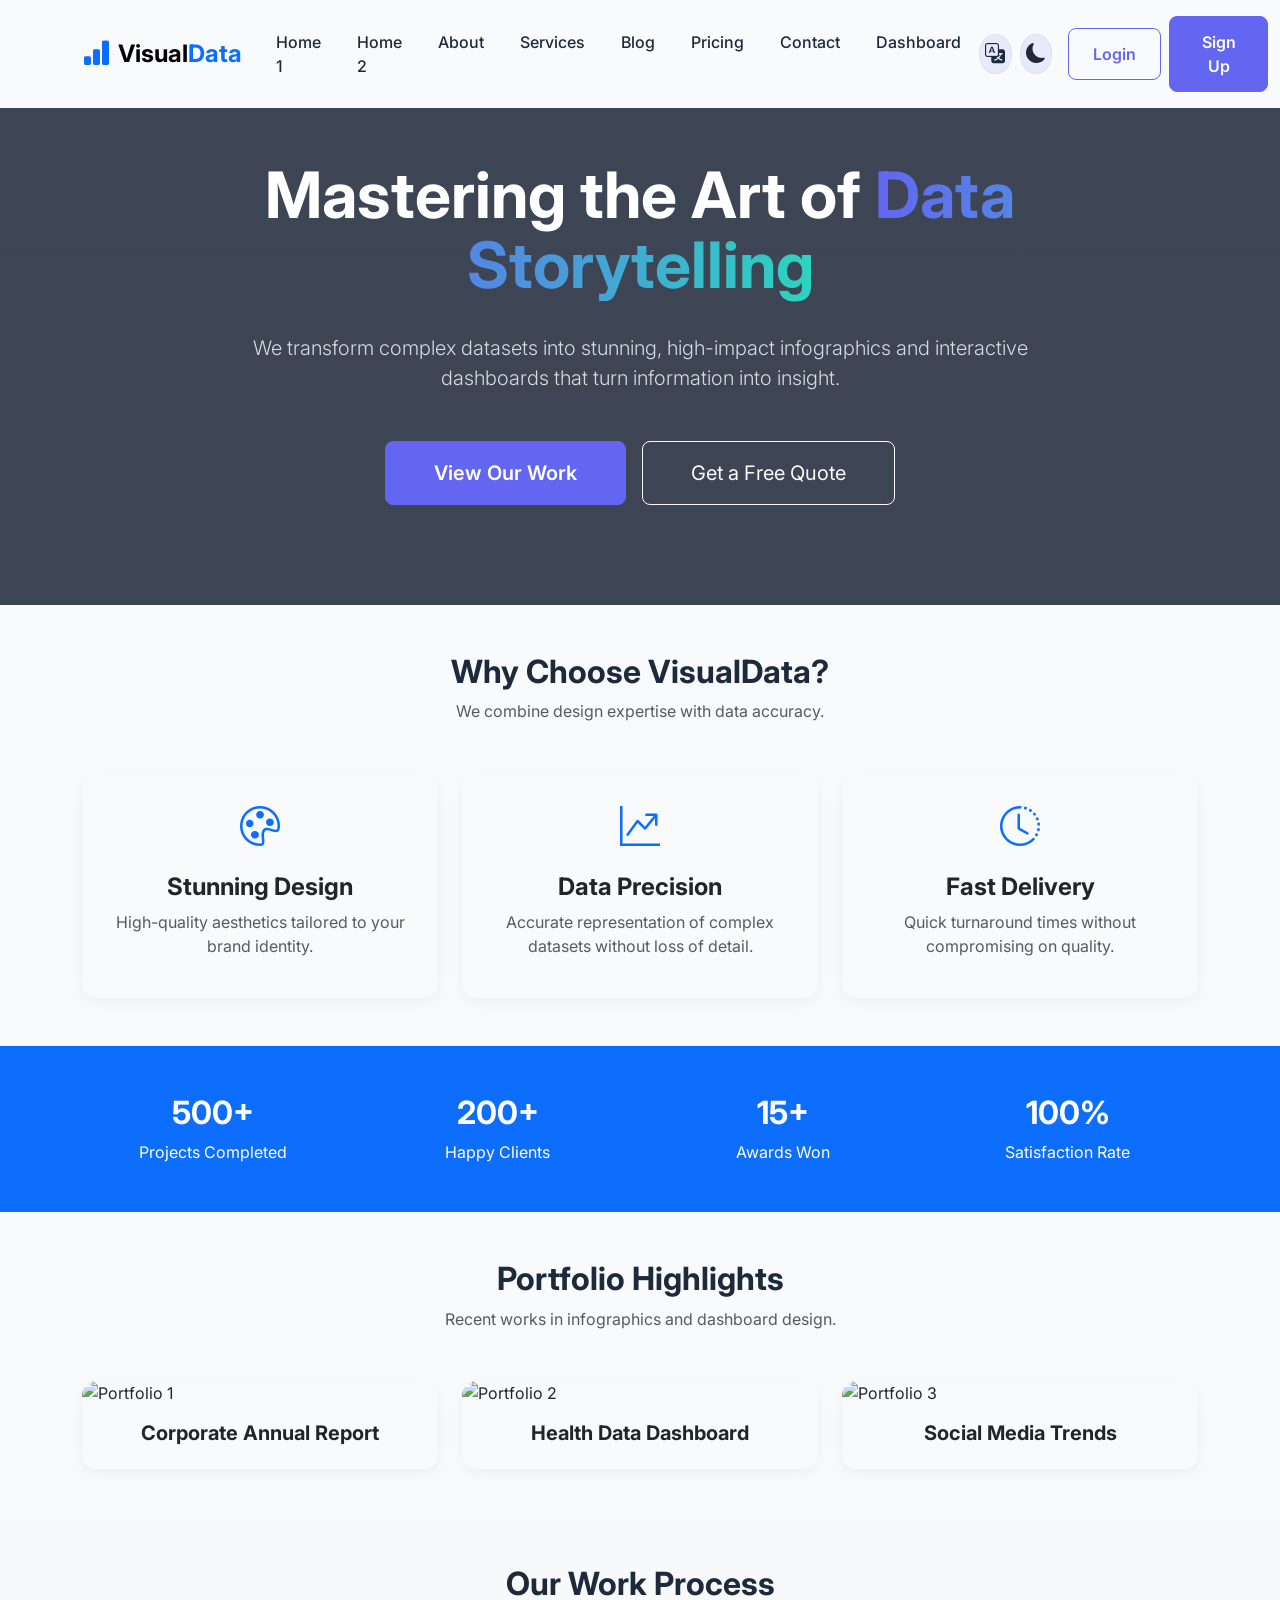
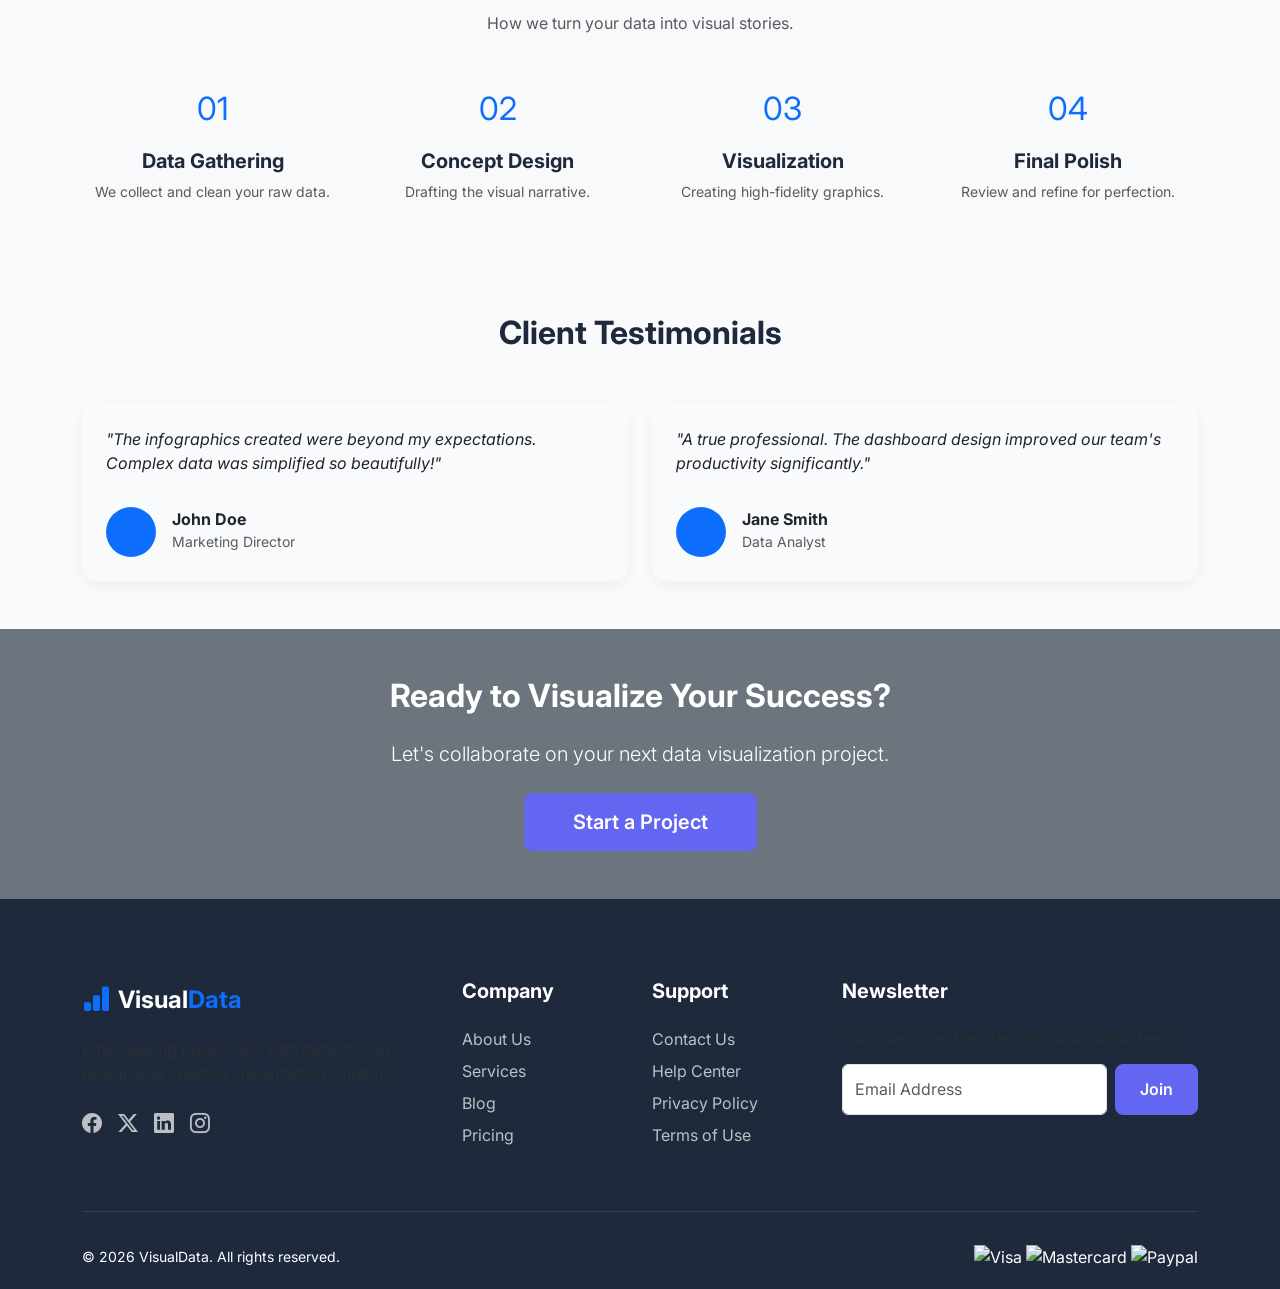
==== index.html @ 3cc390c0 "Initial commit: Professional Infographic Designer website according to guidelines" ====
<!DOCTYPE html>
<html lang="en" data-bs-theme="light">
<head>
    <meta charset="UTF-8">
    <meta name="viewport" content="width=device-width, initial-scale=1.0">
    <title>VisualData | Expert Infographic Designer & Data Visualizer</title>
    <meta name="description" content="Professional freelance infographic designer and data visualizer. Turning complex data into stunning visual stories.">
    
    <!-- Bootstrap 5 CSS -->
    <link href="https://cdn.jsdelivr.net/npm/bootstrap@5.3.3/dist/css/bootstrap.min.css" rel="stylesheet">
    <!-- Bootstrap Icons -->
    <link rel="stylesheet" href="https://cdn.jsdelivr.net/npm/bootstrap-icons@1.11.3/font/bootstrap-icons.min.css">
    <!-- Google Fonts -->
    <link href="https://fonts.googleapis.com/css2?family=Inter:wght@400;500;600;700&display=swap" rel="stylesheet">
    <!-- Custom CSS -->
    <link rel="stylesheet" href="assets/css/style.css">
</head>
<body>

    <!-- Header -->
    <header class="fixed-top">
        <nav class="navbar navbar-expand-lg">
            <div class="container">
                <a class="navbar-brand d-flex align-items-center" href="index.html">
                    <i class="bi bi-bar-chart-fill text-primary fs-3 me-2"></i>
                    <span class="fw-bold fs-4">Visual<span class="text-primary">Data</span></span>
                </a>
                
                <div class="d-flex align-items-center order-lg-3">
                    <button class="me-2 d-none d-sm-flex" id="rtlToggle" title="Toggle RTL">
                        <i class="bi bi-translate fs-5"></i>
                    </button>
                    <button class="me-3" id="themeToggle" title="Toggle Theme">
                        <i class="bi bi-moon-fill fs-5"></i>
                    </button>
                    <a href="login.html" class="btn btn-outline-primary d-none d-md-inline-block me-2">Login</a>
                    <a href="register.html" class="btn btn-primary d-none d-md-inline-block">Sign Up</a>
                    <button class="navbar-toggler ms-2" type="button" data-bs-toggle="offcanvas" data-bs-target="#mobileMenu">
                        <span class="navbar-toggler-icon"></span>
                    </button>
                </div>

                <div class="collapse navbar-collapse justify-content-center" id="navbarNav">
                    <ul class="navbar-nav">
                        <li class="nav-item"><a class="nav-link active" href="index.html">Home 1</a></li>
                        <li class="nav-item"><a class="nav-link" href="home-2.html">Home 2</a></li>
                        <li class="nav-item"><a class="nav-link" href="about.html">About</a></li>
                        <li class="nav-item"><a class="nav-link" href="services.html">Services</a></li>
                        <li class="nav-item"><a class="nav-link" href="blog.html">Blog</a></li>
                        <li class="nav-item"><a class="nav-link" href="pricing.html">Pricing</a></li>
                        <li class="nav-item"><a class="nav-link" href="contact.html">Contact</a></li>
                        <li class="nav-item"><a class="nav-link" href="dashboard.html">Dashboard</a></li>
                    </ul>
                </div>
            </div>
        </nav>
    </header>

    <!-- Mobile Menu (Offcanvas) -->
    <div class="offcanvas offcanvas-start" tabindex="-1" id="mobileMenu">
        <div class="offcanvas-header">
            <h5 class="offcanvas-title fw-bold">VisualData</h5>
            <button type="button" class="btn-close" data-bs-dismiss="offcanvas"></button>
        </div>
        <div class="offcanvas-body">
            <ul class="navbar-nav">
                <li class="nav-item"><a class="nav-link active" href="index.html">Home 1</a></li>
                <li class="nav-item"><a class="nav-link" href="home-2.html">Home 2</a></li>
                <li class="nav-item"><a class="nav-link" href="about.html">About</a></li>
                <li class="nav-item"><a class="nav-link" href="services.html">Services</a></li>
                <li class="nav-item"><a class="nav-link" href="blog.html">Blog</a></li>
                <li class="nav-item"><a class="nav-link" href="pricing.html">Pricing</a></li>
                <li class="nav-item"><a class="nav-link" href="contact.html">Contact</a></li>
                <li class="nav-item"><a class="nav-link" href="dashboard.html">Dashboard</a></li>
            </ul>
            <div class="mt-4 d-grid gap-2">
                <a href="login.html" class="btn btn-outline-primary">Login</a>
                <a href="register.html" class="btn btn-primary">Sign Up</a>
            </div>
        </div>
    </div>

    <main>
        <!-- Hero Section -->
        <section class="hero-section hero-main text-center">
            <div class="container">
                <div class="row justify-content-center">
                    <div class="col-lg-10">
                        <h1 class="hero-title fw-bold">Mastering the Art of <span class="text-gradient">Data Storytelling</span></h1>
                        <p class="lead mb-5 px-md-5">We transform complex datasets into stunning, high-impact infographics and interactive dashboards that turn information into insight.</p>
                        <div class="d-flex gap-3 justify-content-center">
                            <a href="services.html" class="btn btn-primary btn-lg px-5 py-3">View Our Work</a>
                            <a href="contact.html" class="btn btn-outline-light btn-lg px-5 py-3">Get a Free Quote</a>
                        </div>
                    </div>
                </div>
            </div>
        </section>

        <!-- Section 1: Features -->
        <section class="py-5">
            <div class="container">
                <div class="section-title">
                    <h2 class="fw-bold">Why Choose VisualData?</h2>
                    <p class="text-muted">We combine design expertise with data accuracy.</p>
                </div>
                <div class="row g-4">
                    <div class="col-md-4">
                        <div class="card p-4 h-100 text-center">
                            <i class="bi bi-palette fs-1 text-primary mb-3"></i>
                            <h4>Stunning Design</h4>
                            <p class="text-muted">High-quality aesthetics tailored to your brand identity.</p>
                        </div>
                    </div>
                    <div class="col-md-4">
                        <div class="card p-4 h-100 text-center">
                            <i class="bi bi-graph-up-arrow fs-1 text-primary mb-3"></i>
                            <h4>Data Precision</h4>
                            <p class="text-muted">Accurate representation of complex datasets without loss of detail.</p>
                        </div>
                    </div>
                    <div class="col-md-4">
                        <div class="card p-4 h-100 text-center">
                            <i class="bi bi-clock-history fs-1 text-primary mb-3"></i>
                            <h4>Fast Delivery</h4>
                            <p class="text-muted">Quick turnaround times without compromising on quality.</p>
                        </div>
                    </div>
                </div>
            </div>
        </section>

        <!-- Section 2: Stats -->
        <section class="bg-primary text-white py-5">
            <div class="container">
                <div class="row text-center g-4">
                    <div class="col-md-3">
                        <h2 class="fw-bold">500+</h2>
                        <p class="mb-0">Projects Completed</p>
                    </div>
                    <div class="col-md-3">
                        <h2 class="fw-bold">200+</h2>
                        <p class="mb-0">Happy Clients</p>
                    </div>
                    <div class="col-md-3">
                        <h2 class="fw-bold">15+</h2>
                        <p class="mb-0">Awards Won</p>
                    </div>
                    <div class="col-md-3">
                        <h2 class="fw-bold">100%</h2>
                        <p class="mb-0">Satisfaction Rate</p>
                    </div>
                </div>
            </div>
        </section>

        <!-- Section 3: Portfolio Highlights -->
        <section class="py-5">
            <div class="container">
                <div class="section-title">
                    <h2 class="fw-bold">Portfolio Highlights</h2>
                    <p class="text-muted">Recent works in infographics and dashboard design.</p>
                </div>
                <div class="row g-4">
                    <div class="col-md-6 col-lg-4">
                        <div class="card overflow-hidden">
                            <img src="https://images.unsplash.com/photo-1460925895917-afdab827c52f?auto=format&fit=crop&q=80&w=500" class="card-img-top" alt="Portfolio 1">
                            <div class="card-body text-center">
                                <h5>Corporate Annual Report</h5>
                            </div>
                        </div>
                    </div>
                    <div class="col-md-6 col-lg-4">
                        <div class="card overflow-hidden">
                            <img src="https://images.unsplash.com/photo-1543286386-713bdd548da4?auto=format&fit=crop&q=80&w=500" class="card-img-top" alt="Portfolio 2">
                            <div class="card-body text-center">
                                <h5>Health Data Dashboard</h5>
                            </div>
                        </div>
                    </div>
                    <div class="col-md-6 col-lg-4">
                        <div class="card overflow-hidden">
                            <img src="https://images.unsplash.com/photo-1551288049-bbbda536339a?auto=format&fit=crop&q=80&w=500" class="card-img-top" alt="Portfolio 3">
                            <div class="card-body text-center">
                                <h5>Social Media Trends</h5>
                            </div>
                        </div>
                    </div>
                </div>
            </div>
        </section>

        <!-- Section 4: Process -->
        <section class="bg-light py-5" data-bs-theme="light">
            <div class="container">
                <div class="section-title">
                    <h2 class="fw-bold">Our Work Process</h2>
                    <p class="text-muted">How we turn your data into visual stories.</p>
                </div>
                <div class="row g-4">
                    <div class="col-md-3 text-center">
                        <div class="mb-3 text-primary fs-2">01</div>
                        <h5>Data Gathering</h5>
                        <p class="small text-muted">We collect and clean your raw data.</p>
                    </div>
                    <div class="col-md-3 text-center">
                        <div class="mb-3 text-primary fs-2">02</div>
                        <h5>Concept Design</h5>
                        <p class="small text-muted">Drafting the visual narrative.</p>
                    </div>
                    <div class="col-md-3 text-center">
                        <div class="mb-3 text-primary fs-2">03</div>
                        <h5>Visualization</h5>
                        <p class="small text-muted">Creating high-fidelity graphics.</p>
                    </div>
                    <div class="col-md-3 text-center">
                        <div class="mb-3 text-primary fs-2">04</div>
                        <h5>Final Polish</h5>
                        <p class="small text-muted">Review and refine for perfection.</p>
                    </div>
                </div>
            </div>
        </section>

        <!-- Section 5: Testimonials -->
        <section class="py-5">
            <div class="container">
                <div class="section-title">
                    <h2 class="fw-bold">Client Testimonials</h2>
                </div>
                <div class="row g-4">
                    <div class="col-md-6">
                        <div class="card p-4">
                            <p class="fst-italic">"The infographics created were beyond my expectations. Complex data was simplified so beautifully!"</p>
                            <div class="d-flex align-items-center mt-3">
                                <div class="bg-primary rounded-circle me-3" style="width: 50px; height: 50px;"></div>
                                <div>
                                    <h6 class="mb-0">John Doe</h6>
                                    <small class="text-muted">Marketing Director</small>
                                </div>
                            </div>
                        </div>
                    </div>
                    <div class="col-md-6">
                        <div class="card p-4">
                            <p class="fst-italic">"A true professional. The dashboard design improved our team's productivity significantly."</p>
                            <div class="d-flex align-items-center mt-3">
                                <div class="bg-primary rounded-circle me-3" style="width: 50px; height: 50px;"></div>
                                <div>
                                    <h6 class="mb-0">Jane Smith</h6>
                                    <small class="text-muted">Data Analyst</small>
                                </div>
                            </div>
                        </div>
                    </div>
                </div>
            </div>
        </section>

        <!-- Section 6: Call to Action -->
        <section class="py-5 bg-secondary text-white text-center">
            <div class="container">
                <h2 class="fw-bold mb-4">Ready to Visualize Your Success?</h2>
                <p class="lead mb-4">Let's collaborate on your next data visualization project.</p>
                <a href="contact.html" class="btn btn-primary btn-lg px-5">Start a Project</a>
            </div>
        </section>
    </main>

    <!-- Footer -->
    <footer>
        <div class="container">
            <div class="row g-4 mb-5">
                <div class="col-lg-4 col-md-6">
                    <a class="navbar-brand d-flex align-items-center mb-3 text-white" href="#">
                        <i class="bi bi-bar-chart-fill text-primary fs-3 me-2"></i>
                        <span class="fw-bold fs-4">Visual<span class="text-primary">Data</span></span>
                    </a>
                    <p class="text-secondary-emphasis mb-4">Empowering businesses with data-driven design and creative visualization solutions.</p>
                    <div class="d-flex gap-3">
                        <a href="#"><i class="bi bi-facebook fs-5"></i></a>
                        <a href="#"><i class="bi bi-twitter-x fs-5"></i></a>
                        <a href="#"><i class="bi bi-linkedin fs-5"></i></a>
                        <a href="#"><i class="bi bi-instagram fs-5"></i></a>
                    </div>
                </div>
                <div class="col-lg-2 col-md-6">
                    <h5 class="fw-bold mb-4">Company</h5>
                    <ul class="list-unstyled">
                        <li class="mb-2"><a href="about.html">About Us</a></li>
                        <li class="mb-2"><a href="services.html">Services</a></li>
                        <li class="mb-2"><a href="blog.html">Blog</a></li>
                        <li class="mb-2"><a href="pricing.html">Pricing</a></li>
                    </ul>
                </div>
                <div class="col-lg-2 col-md-6">
                    <h5 class="fw-bold mb-4">Support</h5>
                    <ul class="list-unstyled">
                        <li class="mb-2"><a href="contact.html">Contact Us</a></li>
                        <li class="mb-2"><a href="#">Help Center</a></li>
                        <li class="mb-2"><a href="#">Privacy Policy</a></li>
                        <li class="mb-2"><a href="#">Terms of Use</a></li>
                    </ul>
                </div>
                <div class="col-lg-4 col-md-6">
                    <h5 class="fw-bold mb-4">Newsletter</h5>
                    <p class="small text-secondary-emphasis mb-3">Subscribe to get the latest data visualization trends.</p>
                    <form class="d-flex gap-2">
                        <input type="email" class="form-control" placeholder="Email Address">
                        <button class="btn btn-primary" type="submit">Join</button>
                    </form>
                </div>
            </div>
            <hr class="border-secondary">
            <div class="d-flex flex-column flex-md-row justify-content-between align-items-center pt-3">
                <p class="mb-0 small">© 2026 VisualData. All rights reserved.</p>
                <div class="mt-3 mt-md-0">
                    <img src="https://img.icons8.com/color/48/000000/visa.png" alt="Visa" width="30">
                    <img src="https://img.icons8.com/color/48/000000/mastercard.png" alt="Mastercard" width="30">
                    <img src="https://img.icons8.com/color/48/000000/paypal.png" alt="Paypal" width="30">
                </div>
            </div>
        </div>
    </footer>

    <!-- Back to Top -->
    <button id="backToTop" title="Go to top">
        <i class="bi bi-arrow-up"></i>
    </button>

    <!-- Bootstrap 5 JS Bundle -->
    <script src="https://cdn.jsdelivr.net/npm/bootstrap@5.3.3/dist/js/bootstrap.bundle.min.js"></script>
    <!-- Custom JS -->
    <script src="assets/js/main.js"></script>
</body>
</html>
---- assets/css/style.css ----
:root {
    --primary-color: #6366f1;
    --primary-color-rgb: 99, 102, 241;
    --secondary-color: #2dd4bf;
    --tertiary-color: #f8fafc;
    --text-dark: #1e293b;
    --text-light: #f8fafc;
    --transition: all 0.3s ease;
}

[data-bs-theme="dark"] {
    --tertiary-color: #0f172a;
    --text-dark: #f8fafc;
    --text-light: #1e293b;
}

body {
    font-family: 'Inter', sans-serif;
    color: var(--text-dark);
    background-color: var(--tertiary-color);
    overflow-x: hidden;
}

/* Typography */
h1, h2, h3, h4, h5, h6 {
    font-weight: 700;
}

/* Buttons */
.btn-primary {
    background-color: var(--primary-color);
    border-color: var(--primary-color);
    padding: 0.8rem 1.5rem;
    border-radius: 8px;
    font-weight: 600;
    transition: var(--transition);
}

.btn-primary:hover {
    background-color: var(--secondary-color);
    border-color: var(--secondary-color);
    transform: translateY(-2px);
}

.btn-outline-primary {
    color: var(--primary-color);
    border-color: var(--primary-color);
    padding: 0.8rem 1.5rem;
    border-radius: 8px;
    font-weight: 600;
}

.btn-outline-primary:hover {
    background-color: var(--primary-color);
    color: white;
}

.btn-secondary {
    background-color: var(--secondary-color);
    border-color: var(--secondary-color);
    color: var(--text-dark);
    padding: 0.8rem 1.5rem;
    border-radius: 8px;
    font-weight: 600;
    transition: var(--transition);
}

.btn-secondary:hover {
    background-color: var(--primary-color);
    border-color: var(--primary-color);
    color: white;
    transform: translateY(-2px);
}

/* Navbar */
.navbar {
    padding: 1rem 0;
    transition: var(--transition);
    background: var(--tertiary-color);
}

.navbar.scrolled {
    box-shadow: 0 10px 30px rgba(0,0,0,0.1);
}

.nav-link {
    font-weight: 500;
    color: var(--text-dark) !important;
    margin: 0 10px;
}

.nav-link:hover {
    color: var(--primary-color) !important;
}

#themeToggle, #rtlToggle {
    width: 40px;
    height: 40px;
    padding: 0;
    display: flex;
    align-items: center;
    justify-content: center;
    border-radius: 50%;
    background: rgba(var(--primary-color-rgb), 0.1);
    color: var(--text-dark);
    border: 1px solid rgba(0,0,0,0.05);
    transition: var(--transition);
    font-size: 0.75rem;
    font-weight: 700;
    text-transform: uppercase;
}

#themeToggle:hover, #rtlToggle:hover {
    background: var(--primary-color);
    color: white !important;
    transform: rotate(15deg);
}

/* Hero Section */
.hero-section {
    padding: 160px 0 100px;
    background-size: cover;
    background-position: center;
    background-attachment: fixed;
    color: white !important;
}

.hero-main {
    background: linear-gradient(rgba(15, 23, 42, 0.8), rgba(15, 23, 42, 0.8)), 
                url('https://images.unsplash.com/photo-1504868584819-f8eec4b6d730?auto=format&fit=crop&q=80&w=1920');
}

.hero-about {
    background: linear-gradient(rgba(15, 23, 42, 0.8), rgba(15, 23, 42, 0.8)), 
                url('https://images.unsplash.com/photo-1522071820081-009f0129c71c?auto=format&fit=crop&q=80&w=1920');
}

.hero-services {
    background: linear-gradient(rgba(15, 23, 42, 0.8), rgba(15, 23, 42, 0.8)), 
                url('https://images.unsplash.com/photo-1460925895917-afdab827c52f?auto=format&fit=crop&q=80&w=1920');
}

.hero-pricing {
    background: linear-gradient(rgba(15, 23, 42, 0.8), rgba(15, 23, 42, 0.8)), 
                url('https://images.unsplash.com/photo-1554224155-6726b3ff858f?auto=format&fit=crop&q=80&w=1920');
}

.hero-contact {
    background: linear-gradient(rgba(15, 23, 42, 0.8), rgba(15, 23, 42, 0.8)), 
                url('https://images.unsplash.com/photo-1534536281715-e28d76689b4d?auto=format&fit=crop&q=80&w=1920');
}

.hero-blog {
    background: linear-gradient(rgba(15, 23, 42, 0.8), rgba(15, 23, 42, 0.8)), 
                url('https://images.unsplash.com/photo-1499750310107-5fef28a66643?auto=format&fit=crop&q=80&w=1920');
}

.hero-section .lead {
    color: rgba(255, 255, 255, 0.8);
}

.hero-title {
    font-size: 4rem;
    line-height: 1.1;
    margin-bottom: 2rem;
}

.text-gradient {
    background: linear-gradient(to right, var(--primary-color), var(--secondary-color));
    -webkit-background-clip: text;
    -webkit-text-fill-color: transparent;
}

/* Cards */
.card {
    border: none;
    border-radius: 15px;
    transition: var(--transition);
    background: var(--tertiary-color);
    box-shadow: 0 5px 15px rgba(0,0,0,0.05);
    overflow: hidden;
}

.card:hover {
    transform: translateY(-10px);
    box-shadow: 0 20px 40px rgba(0,0,0,0.1);
}

/* Sections */
section {
    padding: 80px 0;
}

.section-title {
    margin-bottom: 50px;
    text-align: center;
}

/* Footer */
footer {
    background: var(--text-dark);
    color: white;
    padding: 80px 0 20px;
}

footer a {
    color: rgba(255,255,255,0.7);
    text-decoration: none;
    transition: var(--transition);
}

footer a:hover {
    color: var(--secondary-color);
}

/* Back to Top */
#backToTop {
    position: fixed;
    bottom: 30px;
    right: 30px;
    width: 50px;
    height: 50px;
    background: var(--primary-color);
    color: white;
    border: none;
    border-radius: 50%;
    display: none;
    align-items: center;
    justify-content: center;
    cursor: pointer;
    z-index: 1000;
    transition: var(--transition);
}

#backToTop:hover {
    background: var(--secondary-color);
}

/* RTL Support Utility */
[dir="rtl"] {
    text-align: right;
}

/* Dashboard Styles */
.sidebar {
    height: 100vh;
    width: 250px;
    position: fixed;
    top: 0;
    left: 0;
    background: var(--text-dark);
    color: white;
    padding-top: 20px;
    z-index: 1000;
}

.main-content {
    margin-left: 250px;
    padding: 30px;
}

.sidebar .nav-link {
    color: rgba(255,255,255,0.7) !important;
    padding: 12px 25px;
}

.sidebar .nav-link.active {
    background: var(--primary-color);
    color: white !important;
}

@media (max-width: 991px) {
    .hero-title {
        font-size: 2.5rem;
    }
    .sidebar {
        width: 0;
        display: none;
    }
    .main-content {
        margin-left: 0;
    }
}
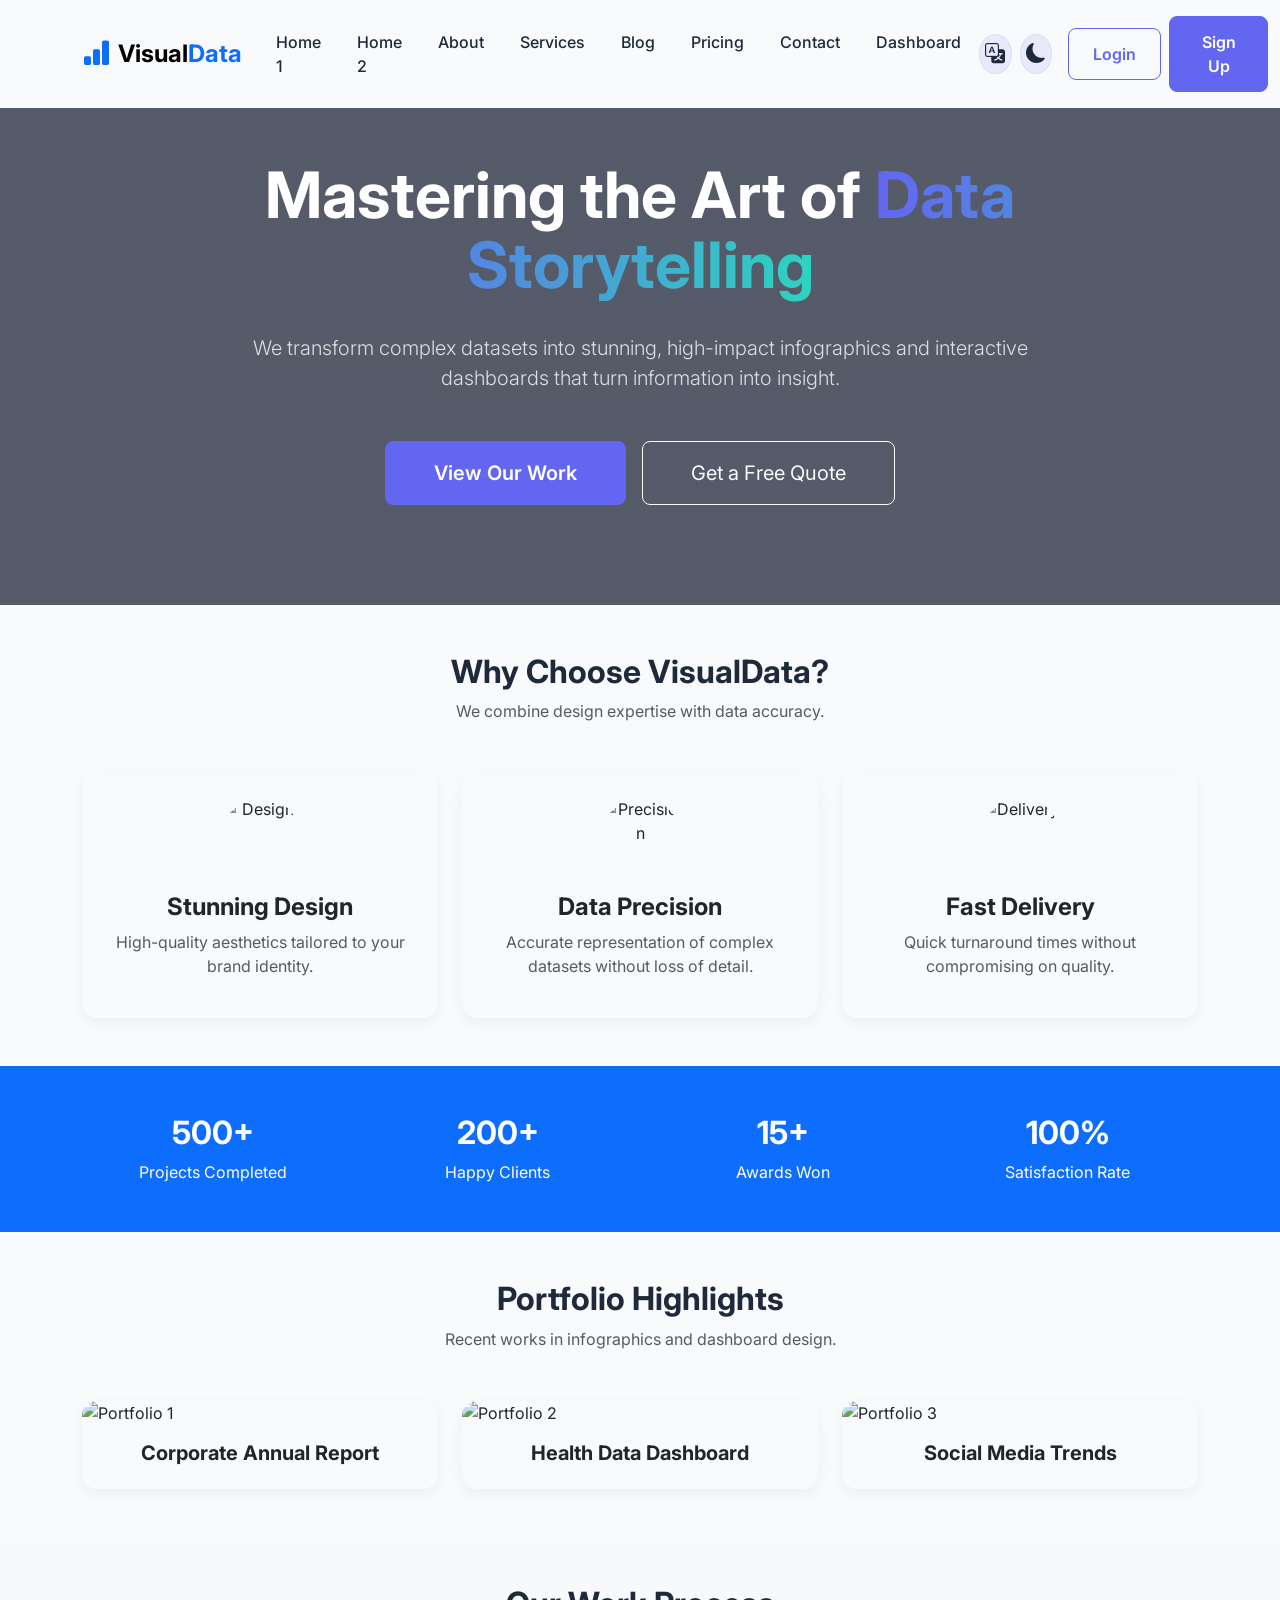
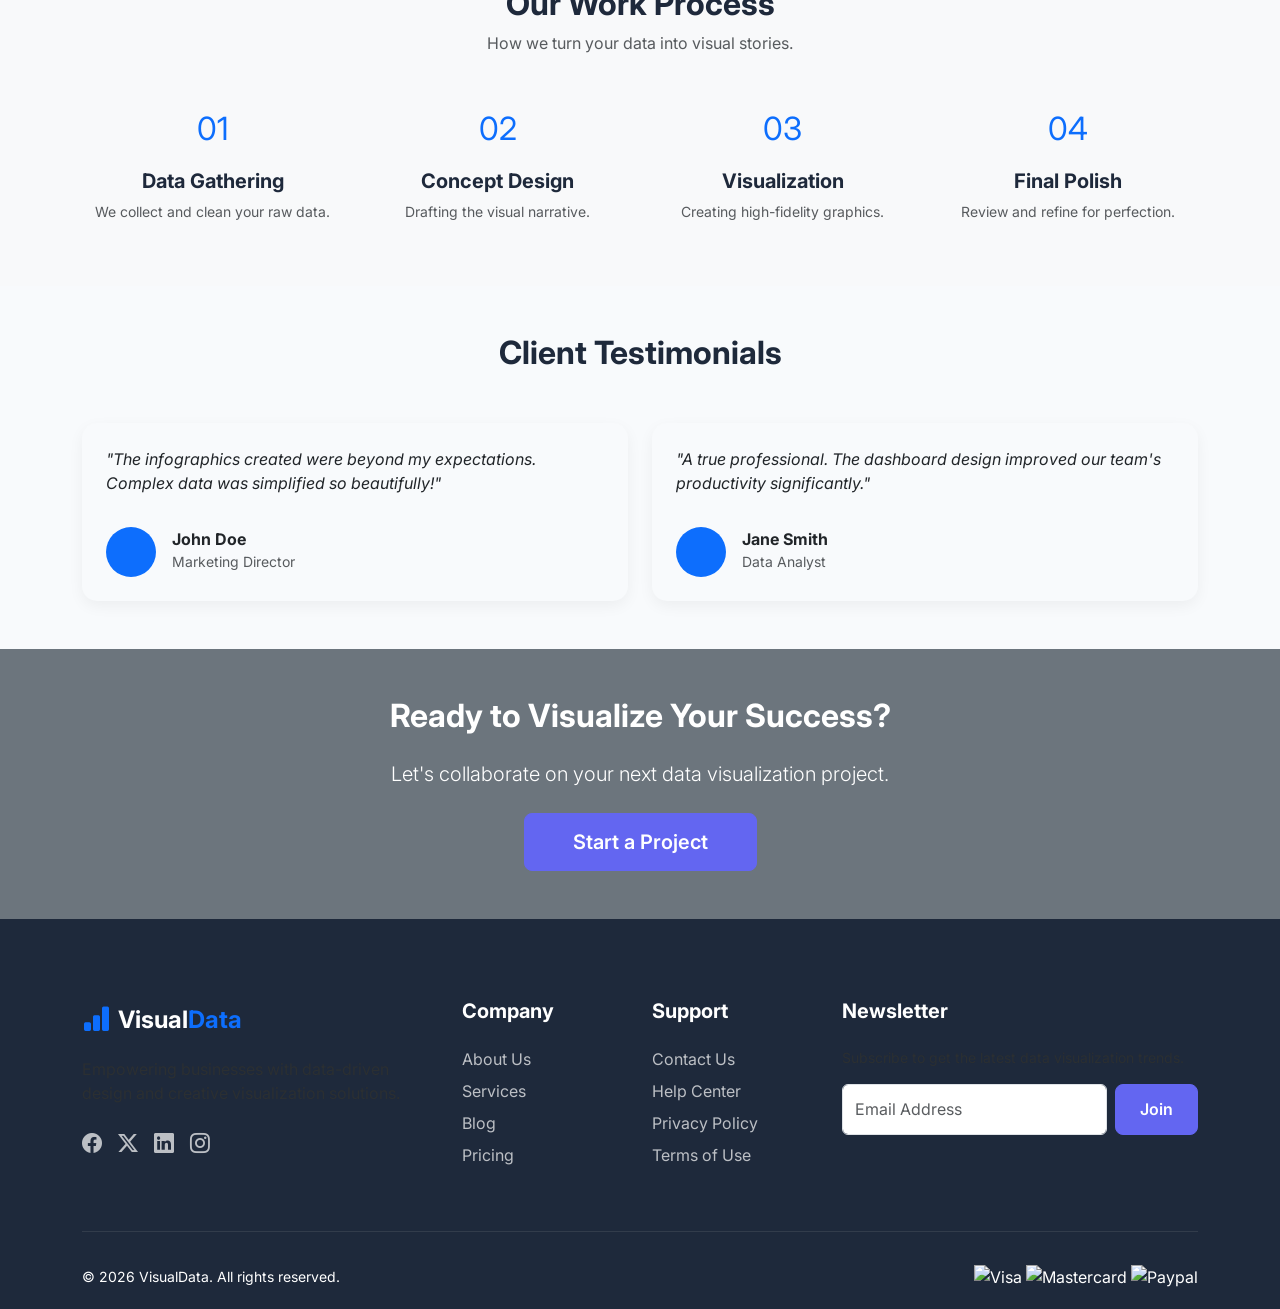
==== commit a0209acf: "Replaced Why Choose section icons with thematic images on Home 1" ====
--- a/index.html
+++ b/index.html
@@ -107,21 +107,21 @@
                 <div class="row g-4">
                     <div class="col-md-4">
                         <div class="card p-4 h-100 text-center">
-                            <i class="bi bi-palette fs-1 text-primary mb-3"></i>
+                            <img src="https://images.unsplash.com/photo-1561070791-2526d30994b5?auto=format&fit=crop&q=80&w=300" class="rounded-circle mb-3 mx-auto" width="80" height="80" style="object-fit: cover;" alt="Design">
                             <h4>Stunning Design</h4>
                             <p class="text-muted">High-quality aesthetics tailored to your brand identity.</p>
                         </div>
                     </div>
                     <div class="col-md-4">
                         <div class="card p-4 h-100 text-center">
-                            <i class="bi bi-graph-up-arrow fs-1 text-primary mb-3"></i>
+                            <img src="https://images.unsplash.com/photo-1543286386-713bdd548da4?auto=format&fit=crop&q=80&w=300" class="rounded-circle mb-3 mx-auto" width="80" height="80" style="object-fit: cover;" alt="Precision">
                             <h4>Data Precision</h4>
                             <p class="text-muted">Accurate representation of complex datasets without loss of detail.</p>
                         </div>
                     </div>
                     <div class="col-md-4">
                         <div class="card p-4 h-100 text-center">
-                            <i class="bi bi-clock-history fs-1 text-primary mb-3"></i>
+                            <img src="https://images.unsplash.com/photo-1450101499163-c8848c66ca85?auto=format&fit=crop&q=80&w=300" class="rounded-circle mb-3 mx-auto" width="80" height="80" style="object-fit: cover;" alt="Delivery">
                             <h4>Fast Delivery</h4>
                             <p class="text-muted">Quick turnaround times without compromising on quality.</p>
                         </div>
--- a/assets/css/style.css
+++ b/assets/css/style.css
@@ -126,8 +126,8 @@
 }
 
 .hero-main {
-    background: linear-gradient(rgba(15, 23, 42, 0.8), rgba(15, 23, 42, 0.8)), 
-                url('https://images.unsplash.com/photo-1504868584819-f8eec4b6d730?auto=format&fit=crop&q=80&w=1920');
+    background: linear-gradient(rgba(15, 23, 42, 0.7), rgba(15, 23, 42, 0.7)), 
+                url('https://images.unsplash.com/photo-1551288049-bbbda536339a?auto=format&fit=crop&q=80&w=1920');
 }
 
 .hero-about {
@@ -281,3 +281,15 @@
         margin-left: 0;
     }
 }
+
+/* Home 2 Utilities */
+.grayscale {
+    filter: grayscale(1);
+    transition: var(--transition);
+}
+.grayscale:hover {
+    filter: grayscale(0);
+}
+.ls-wide {
+    letter-spacing: 2px;
+}
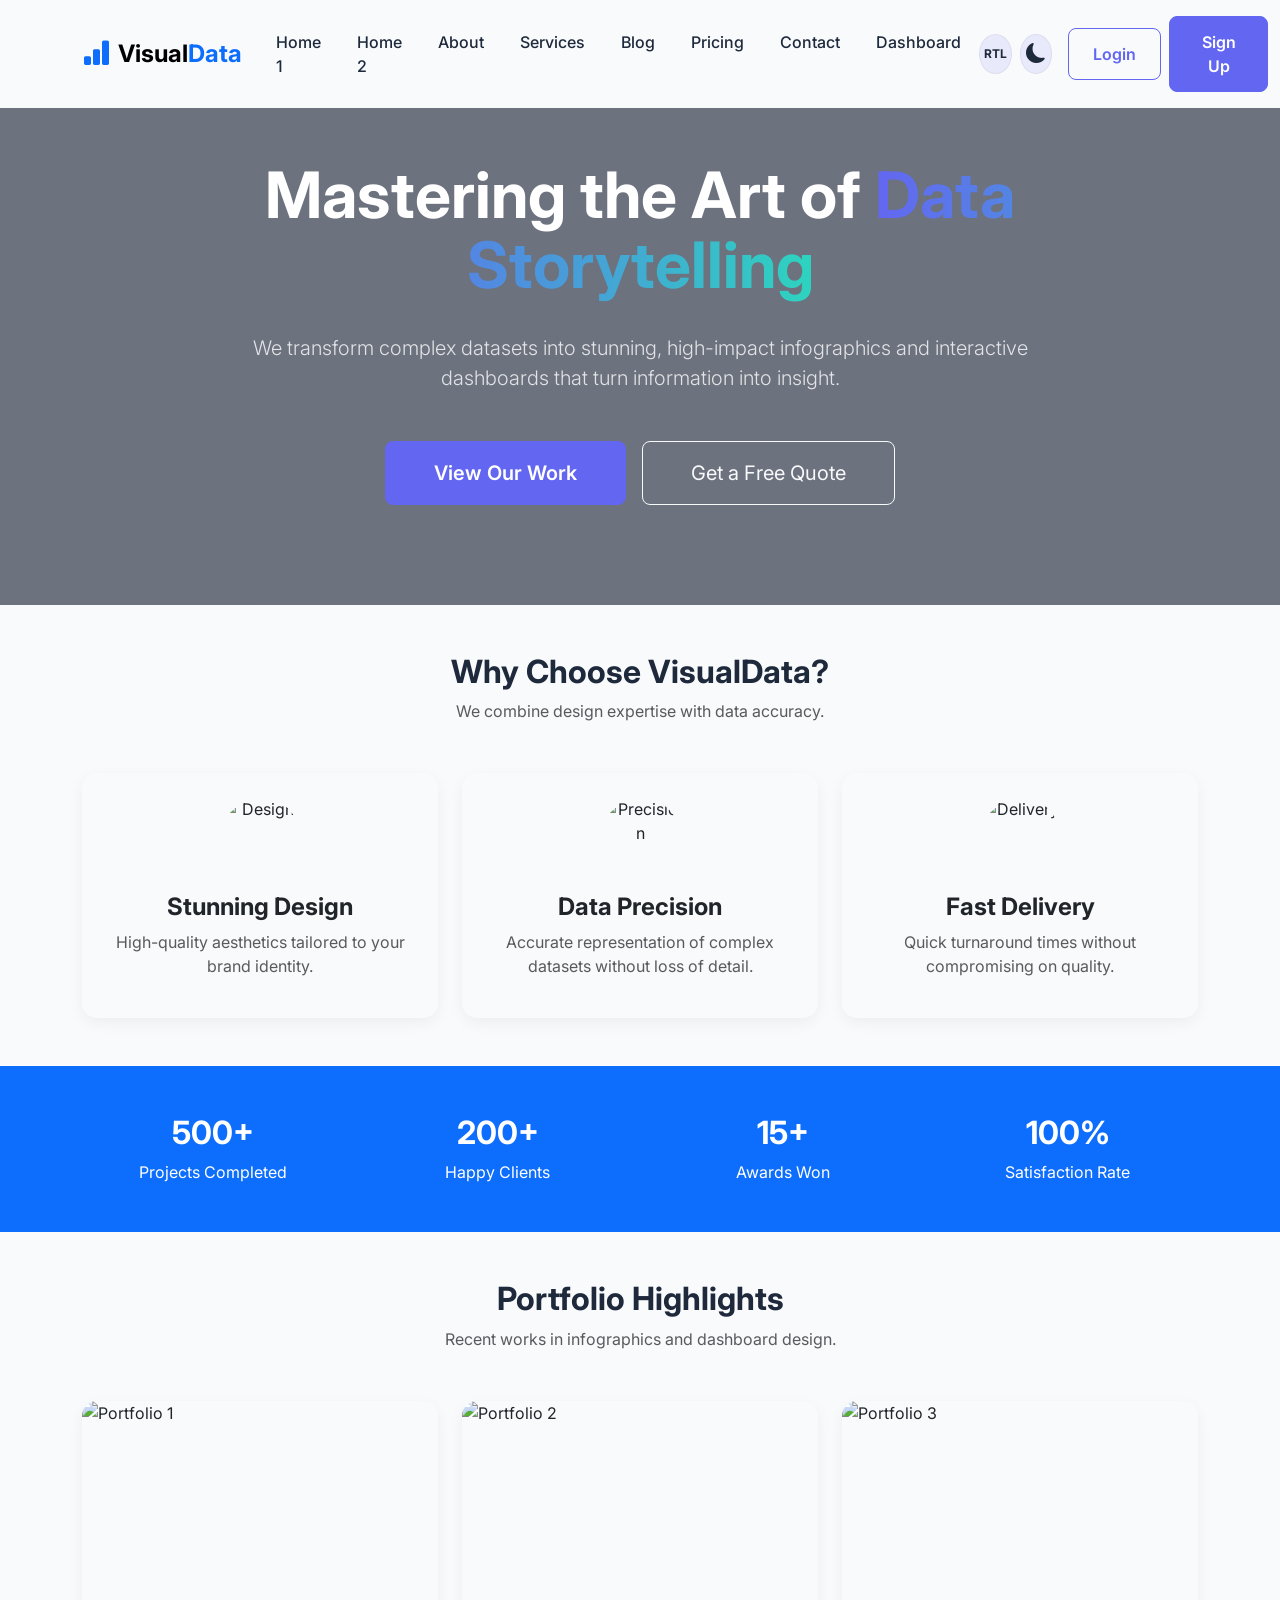
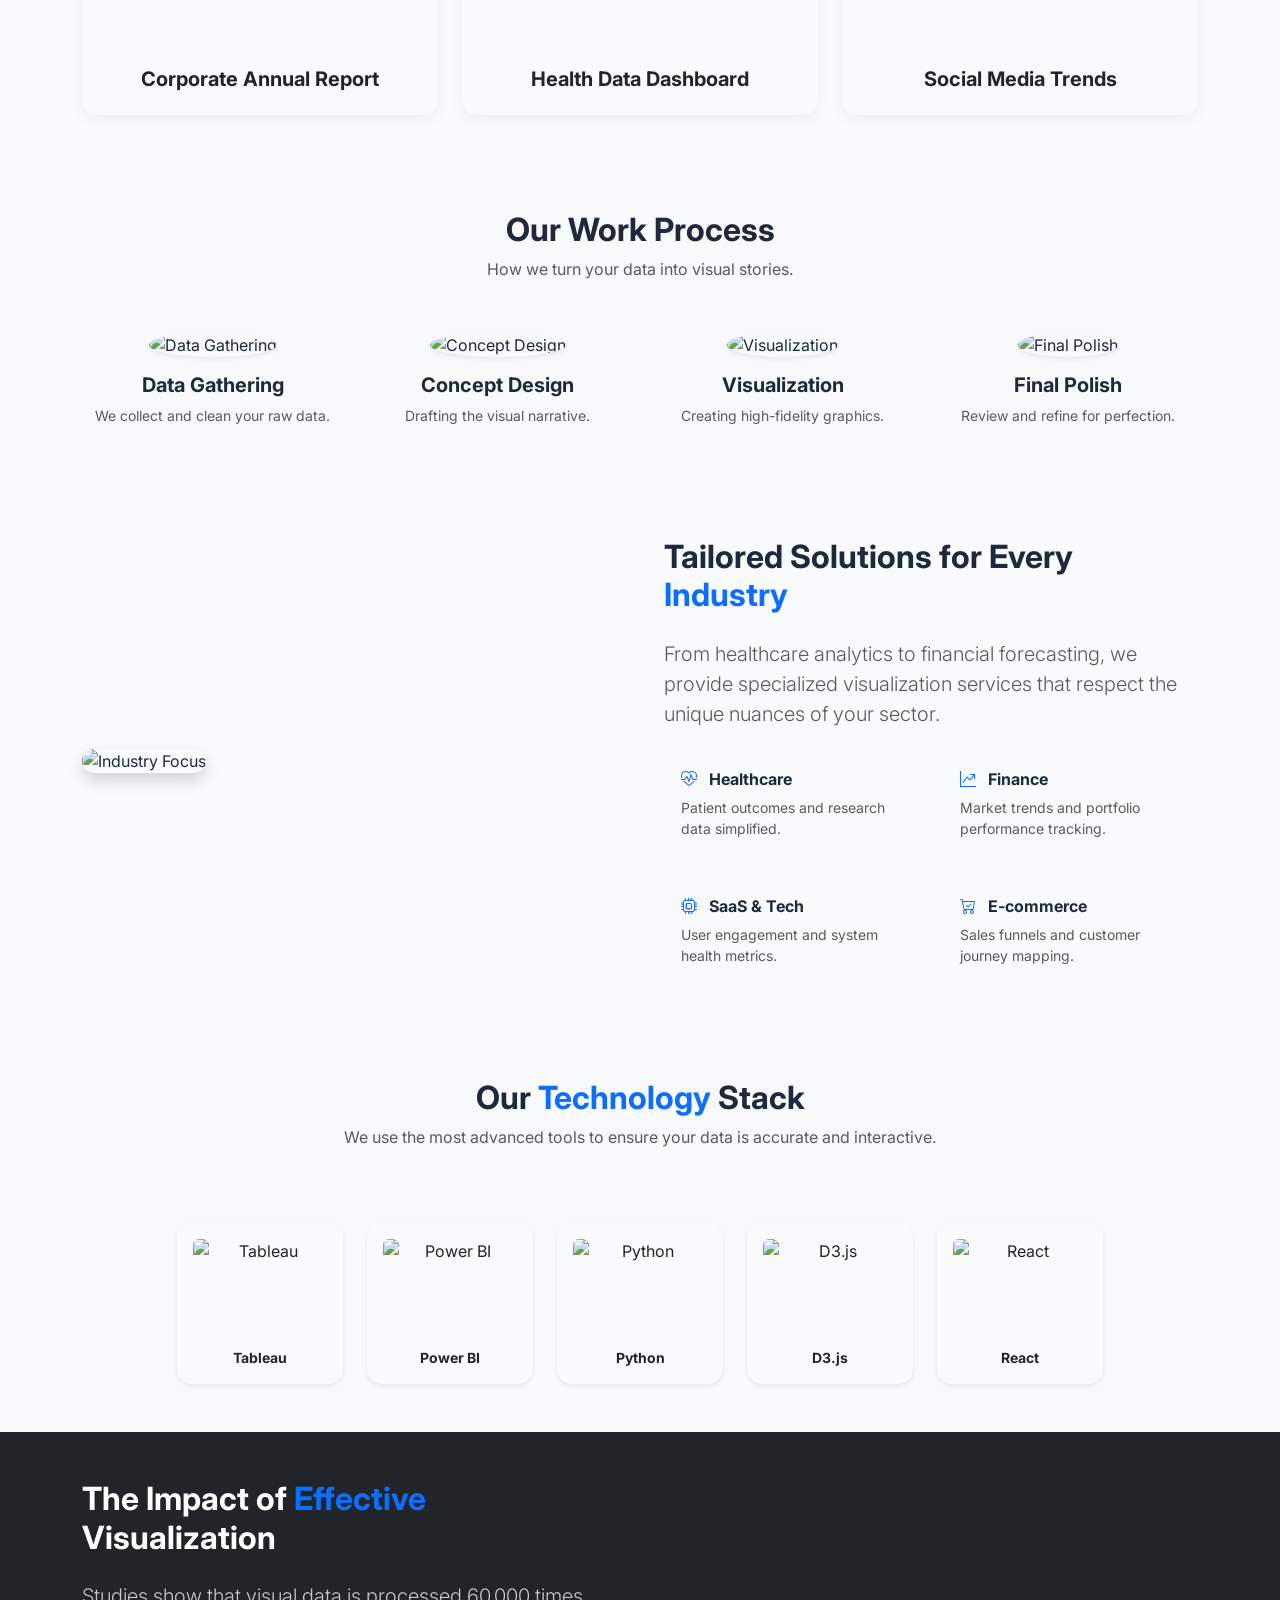
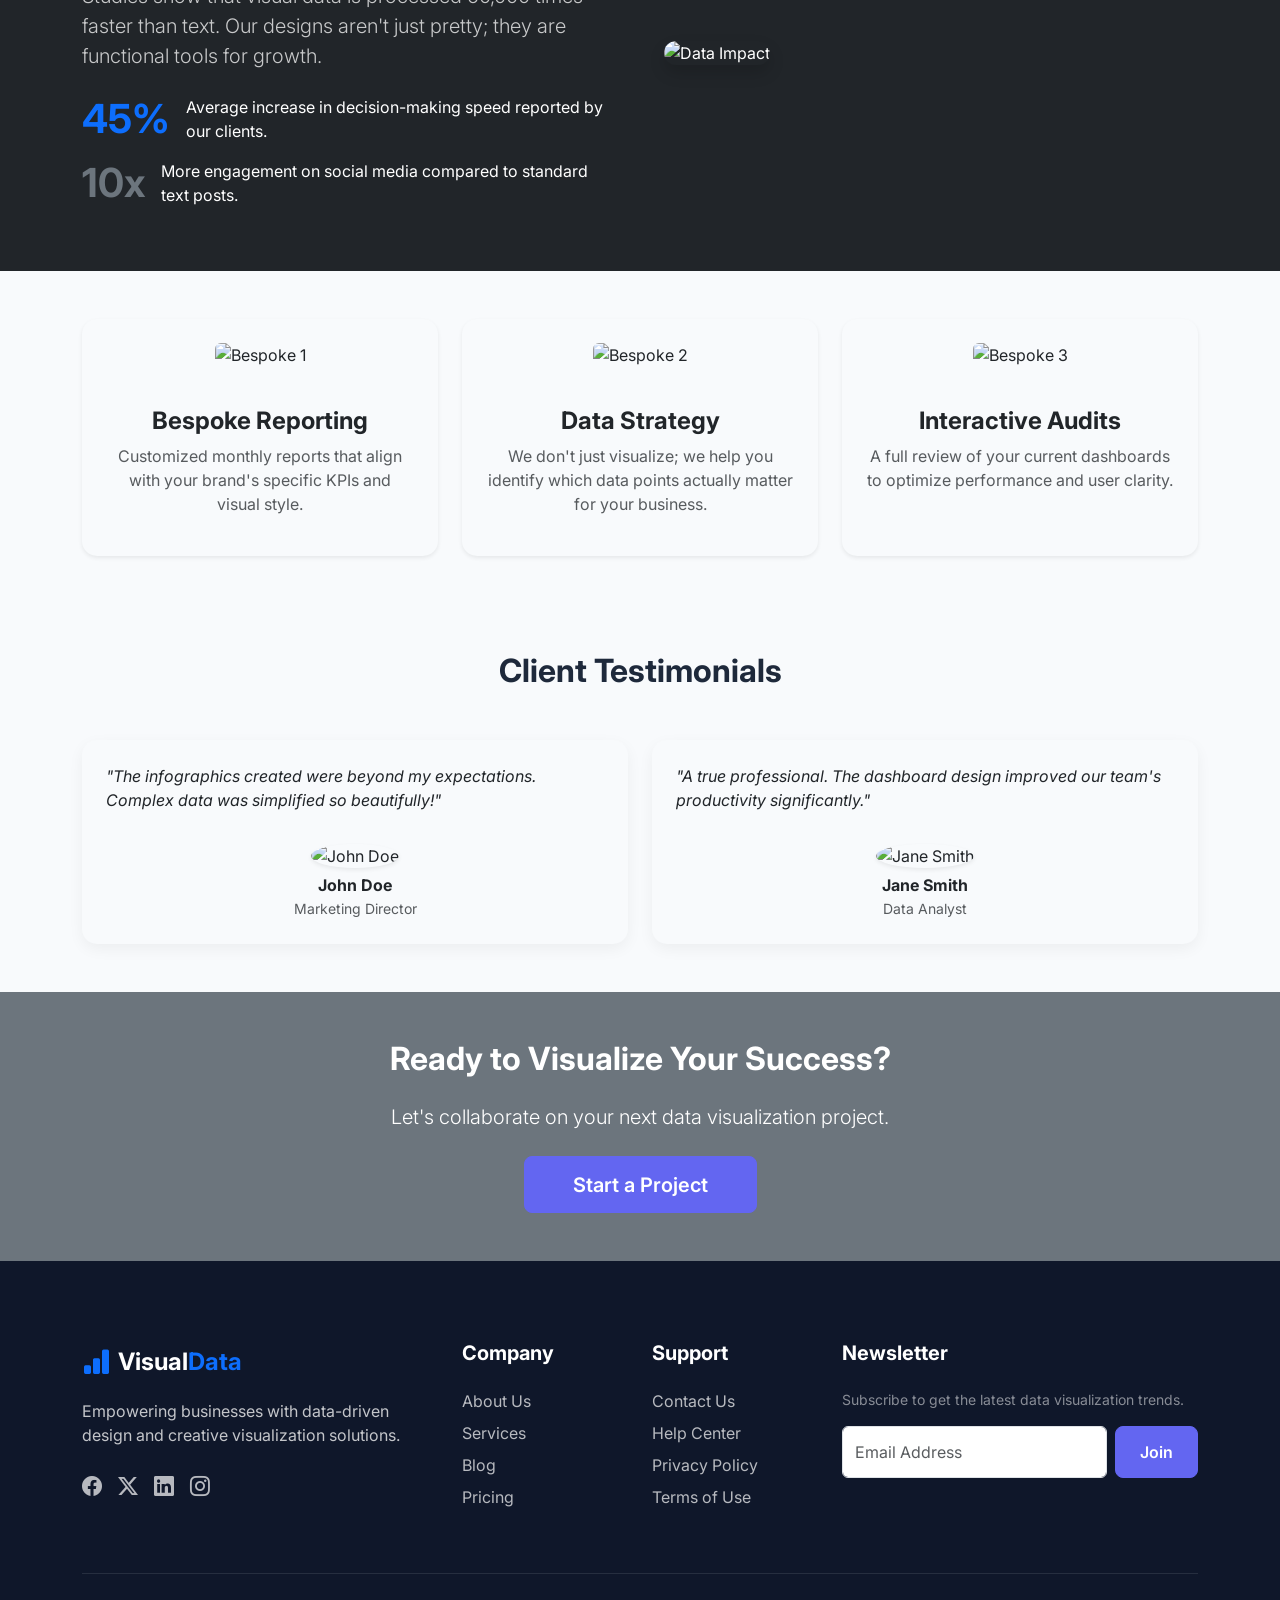
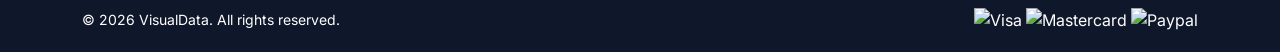
==== commit e7dcd686: "Standardize brand identity, redesign dashboard timeline, and refine UI/UX across all pages" ====
--- a/index.html
+++ b/index.html
@@ -28,7 +28,7 @@
                 
                 <div class="d-flex align-items-center order-lg-3">
                     <button class="me-2 d-none d-sm-flex" id="rtlToggle" title="Toggle RTL">
-                        <i class="bi bi-translate fs-5"></i>
+                        RTL
                     </button>
                     <button class="me-3" id="themeToggle" title="Toggle Theme">
                         <i class="bi bi-moon-fill fs-5"></i>
@@ -164,7 +164,7 @@
                 <div class="row g-4">
                     <div class="col-md-6 col-lg-4">
                         <div class="card overflow-hidden">
-                            <img src="https://images.unsplash.com/photo-1460925895917-afdab827c52f?auto=format&fit=crop&q=80&w=500" class="card-img-top" alt="Portfolio 1">
+                            <img src="https://images.unsplash.com/photo-1460925895917-afdab827c52f?auto=format&fit=crop&q=80&w=500" class="card-img-top" alt="Portfolio 1" style="height: 250px; object-fit: cover;">
                             <div class="card-body text-center">
                                 <h5>Corporate Annual Report</h5>
                             </div>
@@ -172,7 +172,7 @@
                     </div>
                     <div class="col-md-6 col-lg-4">
                         <div class="card overflow-hidden">
-                            <img src="https://images.unsplash.com/photo-1543286386-713bdd548da4?auto=format&fit=crop&q=80&w=500" class="card-img-top" alt="Portfolio 2">
+                            <img src="https://images.unsplash.com/photo-1543286386-713bdd548da4?auto=format&fit=crop&q=80&w=500" class="card-img-top" alt="Portfolio 2" style="height: 250px; object-fit: cover;">
                             <div class="card-body text-center">
                                 <h5>Health Data Dashboard</h5>
                             </div>
@@ -180,7 +180,7 @@
                     </div>
                     <div class="col-md-6 col-lg-4">
                         <div class="card overflow-hidden">
-                            <img src="https://images.unsplash.com/photo-1551288049-bbbda536339a?auto=format&fit=crop&q=80&w=500" class="card-img-top" alt="Portfolio 3">
+                            <img src="https://images.unsplash.com/photo-1542744173-8e7e53415bb0?auto=format&fit=crop&q=80&w=500" class="card-img-top" alt="Portfolio 3" style="height: 250px; object-fit: cover;">
                             <div class="card-body text-center">
                                 <h5>Social Media Trends</h5>
                             </div>
@@ -191,7 +191,7 @@
         </section>
 
         <!-- Section 4: Process -->
-        <section class="bg-light py-5" data-bs-theme="light">
+        <section class="bg-body-tertiary py-5">
             <div class="container">
                 <div class="section-title">
                     <h2 class="fw-bold">Our Work Process</h2>
@@ -199,24 +199,173 @@
                 </div>
                 <div class="row g-4">
                     <div class="col-md-3 text-center">
-                        <div class="mb-3 text-primary fs-2">01</div>
+                        <div class="mb-3">
+                            <img src="https://images.unsplash.com/photo-1551434678-e076c223a692?auto=format&fit=crop&q=80&w=300" class="rounded-circle shadow-sm" style="width: 80px; height: 80px; object-fit: cover;" alt="Data Gathering">
+                        </div>
                         <h5>Data Gathering</h5>
                         <p class="small text-muted">We collect and clean your raw data.</p>
                     </div>
                     <div class="col-md-3 text-center">
-                        <div class="mb-3 text-primary fs-2">02</div>
+                        <div class="mb-3">
+                            <img src="https://images.unsplash.com/photo-1434030216411-0b793f4b4173?auto=format&fit=crop&q=80&w=300" class="rounded-circle shadow-sm" style="width: 80px; height: 80px; object-fit: cover;" alt="Concept Design">
+                        </div>
                         <h5>Concept Design</h5>
                         <p class="small text-muted">Drafting the visual narrative.</p>
                     </div>
                     <div class="col-md-3 text-center">
-                        <div class="mb-3 text-primary fs-2">03</div>
+                        <div class="mb-3">
+                            <img src="https://images.unsplash.com/photo-1543286386-713bdd548da4?auto=format&fit=crop&q=80&w=300" class="rounded-circle shadow-sm" style="width: 80px; height: 80px; object-fit: cover;" alt="Visualization">
+                        </div>
                         <h5>Visualization</h5>
                         <p class="small text-muted">Creating high-fidelity graphics.</p>
                     </div>
                     <div class="col-md-3 text-center">
-                        <div class="mb-3 text-primary fs-2">04</div>
+                        <div class="mb-3">
+                            <img src="https://images.unsplash.com/photo-1460925895917-afdab827c52f?auto=format&fit=crop&q=80&w=300" class="rounded-circle shadow-sm" style="width: 80px; height: 80px; object-fit: cover;" alt="Final Polish">
+                        </div>
                         <h5>Final Polish</h5>
                         <p class="small text-muted">Review and refine for perfection.</p>
+                    </div>
+                </div>
+            </div>
+        </section>
+
+        <!-- New Section 1: Industry Focus -->
+        <section class="py-5">
+            <div class="container">
+                <div class="row align-items-center g-5">
+                    <div class="col-lg-6">
+                        <img src="https://images.unsplash.com/photo-1551434678-e076c223a692?auto=format&fit=crop&q=80&w=800" class="img-fluid rounded-4 shadow" alt="Industry Focus">
+                    </div>
+                    <div class="col-lg-6">
+                        <h2 class="fw-bold mb-4">Tailored Solutions for Every <span class="text-primary">Industry</span></h2>
+                        <p class="lead text-muted mb-4">From healthcare analytics to financial forecasting, we provide specialized visualization services that respect the unique nuances of your sector.</p>
+                        <div class="row g-4">
+                            <div class="col-sm-6">
+                                <div class="industry-item p-3 rounded-3 h-100">
+                                    <h6 class="fw-bold"><i class="bi bi-heart-pulse text-primary me-2"></i> Healthcare</h6>
+                                    <p class="small text-muted mb-0">Patient outcomes and research data simplified.</p>
+                                </div>
+                            </div>
+                            <div class="col-sm-6">
+                                <div class="industry-item p-3 rounded-3 h-100">
+                                    <h6 class="fw-bold"><i class="bi bi-graph-up-arrow text-primary me-2"></i> Finance</h6>
+                                    <p class="small text-muted mb-0">Market trends and portfolio performance tracking.</p>
+                                </div>
+                            </div>
+                            <div class="col-sm-6">
+                                <div class="industry-item p-3 rounded-3 h-100">
+                                    <h6 class="fw-bold"><i class="bi bi-cpu text-primary me-2"></i> SaaS & Tech</h6>
+                                    <p class="small text-muted mb-0">User engagement and system health metrics.</p>
+                                </div>
+                            </div>
+                            <div class="col-sm-6">
+                                <div class="industry-item p-3 rounded-3 h-100">
+                                    <h6 class="fw-bold"><i class="bi bi-cart-check text-primary me-2"></i> E-commerce</h6>
+                                    <p class="small text-muted mb-0">Sales funnels and customer journey mapping.</p>
+                                </div>
+                            </div>
+                        </div>
+                    </div>
+                </div>
+            </div>
+        </section>
+
+        <!-- New Section 2: Tech Stack -->
+        <section class="py-5 bg-body-tertiary">
+            <div class="container text-center">
+                <div class="section-title">
+                    <h2 class="fw-bold">Our <span class="text-primary">Technology</span> Stack</h2>
+                    <p class="text-muted">We use the most advanced tools to ensure your data is accurate and interactive.</p>
+                </div>
+                <div class="row g-4 justify-content-center mt-4">
+                    <div class="col-6 col-md-3 col-lg-2">
+                        <div class="card h-100 p-3 border-0 shadow-sm">
+                            <img src="https://images.unsplash.com/photo-1512486130939-2c4f79935e4f?auto=format&fit=crop&q=80&w=150" class="card-img-top rounded mb-2" alt="Tableau" style="height: 100px; object-fit: contain;">
+                            <p class="small fw-bold mb-0">Tableau</p>
+                        </div>
+                    </div>
+                    <div class="col-6 col-md-3 col-lg-2">
+                        <div class="card h-100 p-3 border-0 shadow-sm">
+                            <img src="https://images.unsplash.com/photo-1526628953301-3e589a6a8b74?auto=format&fit=crop&q=80&w=150" class="card-img-top rounded mb-2" alt="Power BI" style="height: 100px; object-fit: contain;">
+                            <p class="small fw-bold mb-0">Power BI</p>
+                        </div>
+                    </div>
+                    <div class="col-6 col-md-3 col-lg-2">
+                        <div class="card h-100 p-3 border-0 shadow-sm">
+                            <img src="https://images.unsplash.com/photo-1515879218367-8466d910aaa4?auto=format&fit=crop&q=80&w=150" class="card-img-top rounded mb-2" alt="Python" style="height: 100px; object-fit: contain;">
+                            <p class="small fw-bold mb-0">Python</p>
+                        </div>
+                    </div>
+                    <div class="col-6 col-md-3 col-lg-2">
+                        <div class="card h-100 p-3 border-0 shadow-sm">
+                            <img src="https://images.unsplash.com/photo-1551033406-611cf9a28f67?auto=format&fit=crop&q=80&w=150" class="card-img-top rounded mb-2" alt="D3.js" style="height: 100px; object-fit: contain;">
+                            <p class="small fw-bold mb-0">D3.js</p>
+                        </div>
+                    </div>
+                    <div class="col-6 col-md-3 col-lg-2">
+                        <div class="card h-100 p-3 border-0 shadow-sm">
+                            <img src="https://images.unsplash.com/photo-1633356122544-f134324a6cee?auto=format&fit=crop&q=80&w=150" class="card-img-top rounded mb-2" alt="React" style="height: 100px; object-fit: contain;">
+                            <p class="small fw-bold mb-0">React</p>
+                        </div>
+                    </div>
+                </div>
+            </div>
+        </section>
+
+        <!-- New Section 3: Data Impact -->
+        <section class="py-5 bg-dark text-white">
+            <div class="container">
+                <div class="row align-items-center g-5">
+                    <div class="col-lg-6 order-lg-2">
+                        <img src="https://images.unsplash.com/photo-1460925895917-afdab827c52f?auto=format&fit=crop&q=80&w=800" class="img-fluid rounded-4 shadow" alt="Data Impact">
+                    </div>
+                    <div class="col-lg-6 order-lg-1">
+                        <h2 class="fw-bold mb-4">The Impact of <span class="text-primary">Effective</span> Visualization</h2>
+                        <p class="lead opacity-75 mb-4">Studies show that visual data is processed 60,000 times faster than text. Our designs aren't just pretty; they are functional tools for growth.</p>
+                        <div class="d-flex align-items-center mb-3">
+                            <div class="display-6 fw-bold text-primary me-3">45%</div>
+                            <p class="mb-0">Average increase in decision-making speed reported by our clients.</p>
+                        </div>
+                        <div class="d-flex align-items-center mb-3">
+                            <div class="display-6 fw-bold text-secondary me-3">10x</div>
+                            <p class="mb-0">More engagement on social media compared to standard text posts.</p>
+                        </div>
+                    </div>
+                </div>
+            </div>
+        </section>
+
+        <!-- New Section 4: Bespoke Solutions -->
+        <section class="py-5">
+            <div class="container">
+                <div class="row g-4">
+                    <div class="col-md-4">
+                        <div class="card h-100 p-4 border-0 shadow-sm text-center">
+                            <div class="mb-4">
+                                <img src="https://images.unsplash.com/photo-1543286386-713bdd548da4?auto=format&fit=crop&q=80&w=400" class="img-fluid rounded mb-3" alt="Bespoke 1" style="height: 200px; object-fit: cover;">
+                            </div>
+                            <h4 class="fw-bold">Bespoke Reporting</h4>
+                            <p class="text-muted">Customized monthly reports that align with your brand's specific KPIs and visual style.</p>
+                        </div>
+                    </div>
+                    <div class="col-md-4">
+                        <div class="card h-100 p-4 border-0 shadow-sm text-center">
+                            <div class="mb-4">
+                                <img src="https://images.unsplash.com/photo-1551033406-611cf9a28f67?auto=format&fit=crop&q=80&w=400" class="img-fluid rounded mb-3" alt="Bespoke 2" style="height: 200px; object-fit: cover;">
+                            </div>
+                            <h4 class="fw-bold">Data Strategy</h4>
+                            <p class="text-muted">We don't just visualize; we help you identify which data points actually matter for your business.</p>
+                        </div>
+                    </div>
+                    <div class="col-md-4">
+                        <div class="card h-100 p-4 border-0 shadow-sm text-center">
+                            <div class="mb-4">
+                                <img src="https://images.unsplash.com/photo-1552664730-d307ca884978?auto=format&fit=crop&q=80&w=400" class="img-fluid rounded mb-3" alt="Bespoke 3" style="height: 200px; object-fit: cover;">
+                            </div>
+                            <h4 class="fw-bold">Interactive Audits</h4>
+                            <p class="text-muted">A full review of your current dashboards to optimize performance and user clarity.</p>
+                        </div>
                     </div>
                 </div>
             </div>
@@ -232,8 +381,8 @@
                     <div class="col-md-6">
                         <div class="card p-4">
                             <p class="fst-italic">"The infographics created were beyond my expectations. Complex data was simplified so beautifully!"</p>
-                            <div class="d-flex align-items-center mt-3">
-                                <div class="bg-primary rounded-circle me-3" style="width: 50px; height: 50px;"></div>
+                            <div class="text-center mt-3">
+                                <img src="https://images.unsplash.com/photo-1472099645785-5658abf4ff4e?auto=format&fit=crop&q=80&w=100" class="rounded-circle mb-2 shadow-sm" style="width: 60px; height: 60px; object-fit: cover;" alt="John Doe">
                                 <div>
                                     <h6 class="mb-0">John Doe</h6>
                                     <small class="text-muted">Marketing Director</small>
@@ -244,8 +393,8 @@
                     <div class="col-md-6">
                         <div class="card p-4">
                             <p class="fst-italic">"A true professional. The dashboard design improved our team's productivity significantly."</p>
-                            <div class="d-flex align-items-center mt-3">
-                                <div class="bg-primary rounded-circle me-3" style="width: 50px; height: 50px;"></div>
+                            <div class="text-center mt-3">
+                                <img src="https://images.unsplash.com/photo-1438761681033-6461ffad8d80?auto=format&fit=crop&q=80&w=100" class="rounded-circle mb-2 shadow-sm" style="width: 60px; height: 60px; object-fit: cover;" alt="Jane Smith">
                                 <div>
                                     <h6 class="mb-0">Jane Smith</h6>
                                     <small class="text-muted">Data Analyst</small>
@@ -276,7 +425,7 @@
                         <i class="bi bi-bar-chart-fill text-primary fs-3 me-2"></i>
                         <span class="fw-bold fs-4">Visual<span class="text-primary">Data</span></span>
                     </a>
-                    <p class="text-secondary-emphasis mb-4">Empowering businesses with data-driven design and creative visualization solutions.</p>
+                    <p class="text-white opacity-75 mb-4">Empowering businesses with data-driven design and creative visualization solutions.</p>
                     <div class="d-flex gap-3">
                         <a href="#"><i class="bi bi-facebook fs-5"></i></a>
                         <a href="#"><i class="bi bi-twitter-x fs-5"></i></a>
@@ -304,7 +453,7 @@
                 </div>
                 <div class="col-lg-4 col-md-6">
                     <h5 class="fw-bold mb-4">Newsletter</h5>
-                    <p class="small text-secondary-emphasis mb-3">Subscribe to get the latest data visualization trends.</p>
+                    <p class="small text-white opacity-50 mb-3">Subscribe to get the latest data visualization trends.</p>
                     <form class="d-flex gap-2">
                         <input type="email" class="form-control" placeholder="Email Address">
                         <button class="btn btn-primary" type="submit">Join</button>
--- a/assets/css/style.css
+++ b/assets/css/style.css
@@ -6,12 +6,14 @@
     --text-dark: #1e293b;
     --text-light: #f8fafc;
     --transition: all 0.3s ease;
+    --bg-sidebar: #1e293b;
+    --text-sidebar: rgba(255, 255, 255, 0.7);
 }
 
 [data-bs-theme="dark"] {
     --tertiary-color: #0f172a;
     --text-dark: #f8fafc;
-    --text-light: #1e293b;
+    --bg-sidebar: #020617;
 }
 
 body {
@@ -126,8 +128,13 @@
 }
 
 .hero-main {
-    background: linear-gradient(rgba(15, 23, 42, 0.7), rgba(15, 23, 42, 0.7)), 
-                url('https://images.unsplash.com/photo-1551288049-bbbda536339a?auto=format&fit=crop&q=80&w=1920');
+    background: linear-gradient(rgba(15, 23, 42, 0.6), rgba(15, 23, 42, 0.6)), 
+                url('https://images.unsplash.com/photo-1543286386-713bdd548da4?auto=format&fit=crop&q=80&w=1920');
+}
+
+.hero-home-2 {
+    background: linear-gradient(rgba(15, 23, 42, 0.5), rgba(15, 23, 42, 0.5)), 
+                url('https://images.unsplash.com/photo-1460925895917-afdab827c52f?auto=format&fit=crop&q=80&w=1920');
 }
 
 .hero-about {
@@ -198,9 +205,13 @@
 
 /* Footer */
 footer {
-    background: var(--text-dark);
-    color: white;
+    background: #0f172a;
+    color: white !important;
     padding: 80px 0 20px;
+}
+
+footer h5 {
+    color: white !important;
 }
 
 footer a {
@@ -211,6 +222,100 @@
 
 footer a:hover {
     color: var(--secondary-color);
+}
+
+footer .d-flex.gap-3 a {
+    transition: all 0.3s ease;
+    display: inline-block;
+}
+
+footer .d-flex.gap-3 a:hover {
+    color: var(--primary-color) !important;
+    transform: translateY(-5px);
+}
+
+/* Industry Item Hover */
+.industry-item {
+    transition: all 0.3s ease;
+    border: 1px solid transparent;
+}
+
+.industry-item:hover {
+    background: var(--tertiary-color);
+    box-shadow: 0 10px 30px rgba(0,0,0,0.15);
+    transform: translateY(-5px);
+    border-color: var(--primary-color);
+}
+
+[data-bs-theme="dark"] .text-muted {
+    color: #94a3b8 !important;
+}
+
+[data-bs-theme="dark"] .industry-item {
+    background: rgba(255, 255, 255, 0.03);
+}
+
+[data-bs-theme="dark"] .industry-item:hover {
+    background: rgba(255, 255, 255, 0.05);
+}
+
+/* Card Hover Effects */
+.theme-preview-card, .integration-card {
+    transition: all 0.3s ease;
+    cursor: pointer;
+    border: 1px solid transparent;
+}
+
+.theme-preview-card:hover, .integration-card:hover {
+    transform: translateY(-8px);
+    box-shadow: 0 15px 35px rgba(0,0,0,0.1) !important;
+    border-color: var(--primary-color) !important;
+}
+
+[data-bs-theme="dark"] .theme-preview-card:hover, 
+[data-bs-theme="dark"] .integration-card:hover {
+    box-shadow: 0 15px 35px rgba(0,0,0,0.4) !important;
+}
+
+.stat-card {
+    transition: all 0.3s ease;
+    cursor: default;
+}
+
+.stat-card:hover {
+    transform: translateY(-5px);
+    background-color: var(--primary-color) !important;
+    box-shadow: 0 10px 20px rgba(0,0,0,0.15) !important;
+}
+
+.stat-card:hover h1, 
+.stat-card:hover h2, 
+.stat-card:hover h3, 
+.stat-card:hover h4, 
+.stat-card:hover h5, 
+.stat-card:hover h6, 
+.stat-card:hover p, 
+.stat-card:hover span, 
+.stat-card:hover small {
+    color: white !important;
+}
+
+.process-card {
+    transition: all 0.4s cubic-bezier(0.175, 0.885, 0.32, 1.275);
+}
+
+.process-card:hover {
+    transform: translateY(-10px) scale(1.02);
+    box-shadow: 0 20px 40px rgba(0,0,0,0.1) !important;
+    border: 1px solid var(--primary-color) !important;
+}
+
+.process-card img {
+    transition: all 0.4s ease;
+}
+
+.process-card:hover img {
+    transform: scale(1.1);
 }
 
 /* Back to Top */
@@ -248,10 +353,11 @@
     position: fixed;
     top: 0;
     left: 0;
-    background: var(--text-dark);
+    background: var(--bg-sidebar);
     color: white;
     padding-top: 20px;
     z-index: 1000;
+    border-right: 1px solid rgba(255,255,255,0.05);
 }
 
 .main-content {
@@ -260,7 +366,7 @@
 }
 
 .sidebar .nav-link {
-    color: rgba(255,255,255,0.7) !important;
+    color: var(--text-sidebar) !important;
     padding: 12px 25px;
 }
 
@@ -282,14 +388,66 @@
     }
 }
 
-/* Home 2 Utilities */
-.grayscale {
-    filter: grayscale(1);
-    transition: var(--transition);
-}
-.grayscale:hover {
-    filter: grayscale(0);
-}
-.ls-wide {
-    letter-spacing: 2px;
-}
+/* Vertical Timeline Utility */
+.timeline-vertical {
+    position: relative;
+    padding-left: 3rem;
+}
+
+.timeline-vertical::before {
+    content: '';
+    position: absolute;
+    left: 1rem;
+    top: 0;
+    height: 100%;
+    width: 2px;
+    background: rgba(var(--primary-color-rgb), 0.1);
+}
+
+.timeline-item {
+    position: relative;
+    padding-bottom: 2rem;
+}
+
+.timeline-item:last-child {
+    padding-bottom: 0;
+}
+
+.timeline-dot {
+    position: absolute;
+    left: -2.5rem;
+    top: 0;
+    width: 2rem;
+    height: 2rem;
+    border-radius: 50%;
+    background: var(--tertiary-color);
+    border: 2px solid var(--primary-color);
+    display: flex;
+    align-items: center;
+    justify-content: center;
+    z-index: 1;
+    color: var(--primary-color);
+    font-size: 0.8rem;
+}
+
+.timeline-item.completed .timeline-dot {
+    background: var(--primary-color);
+    color: white;
+}
+
+.timeline-item.active .timeline-dot {
+    background: white;
+    border-width: 4px;
+    box-shadow: 0 0 0 4px rgba(var(--primary-color-rgb), 0.1);
+}
+
+.timeline-content {
+    background: var(--tertiary-color);
+    padding: 1.25rem;
+    border-radius: 1rem;
+    border: 1px solid rgba(0,0,0,0.03);
+}
+
+[data-bs-theme="dark"] .timeline-content {
+    border-color: rgba(255,255,255,0.05);
+}
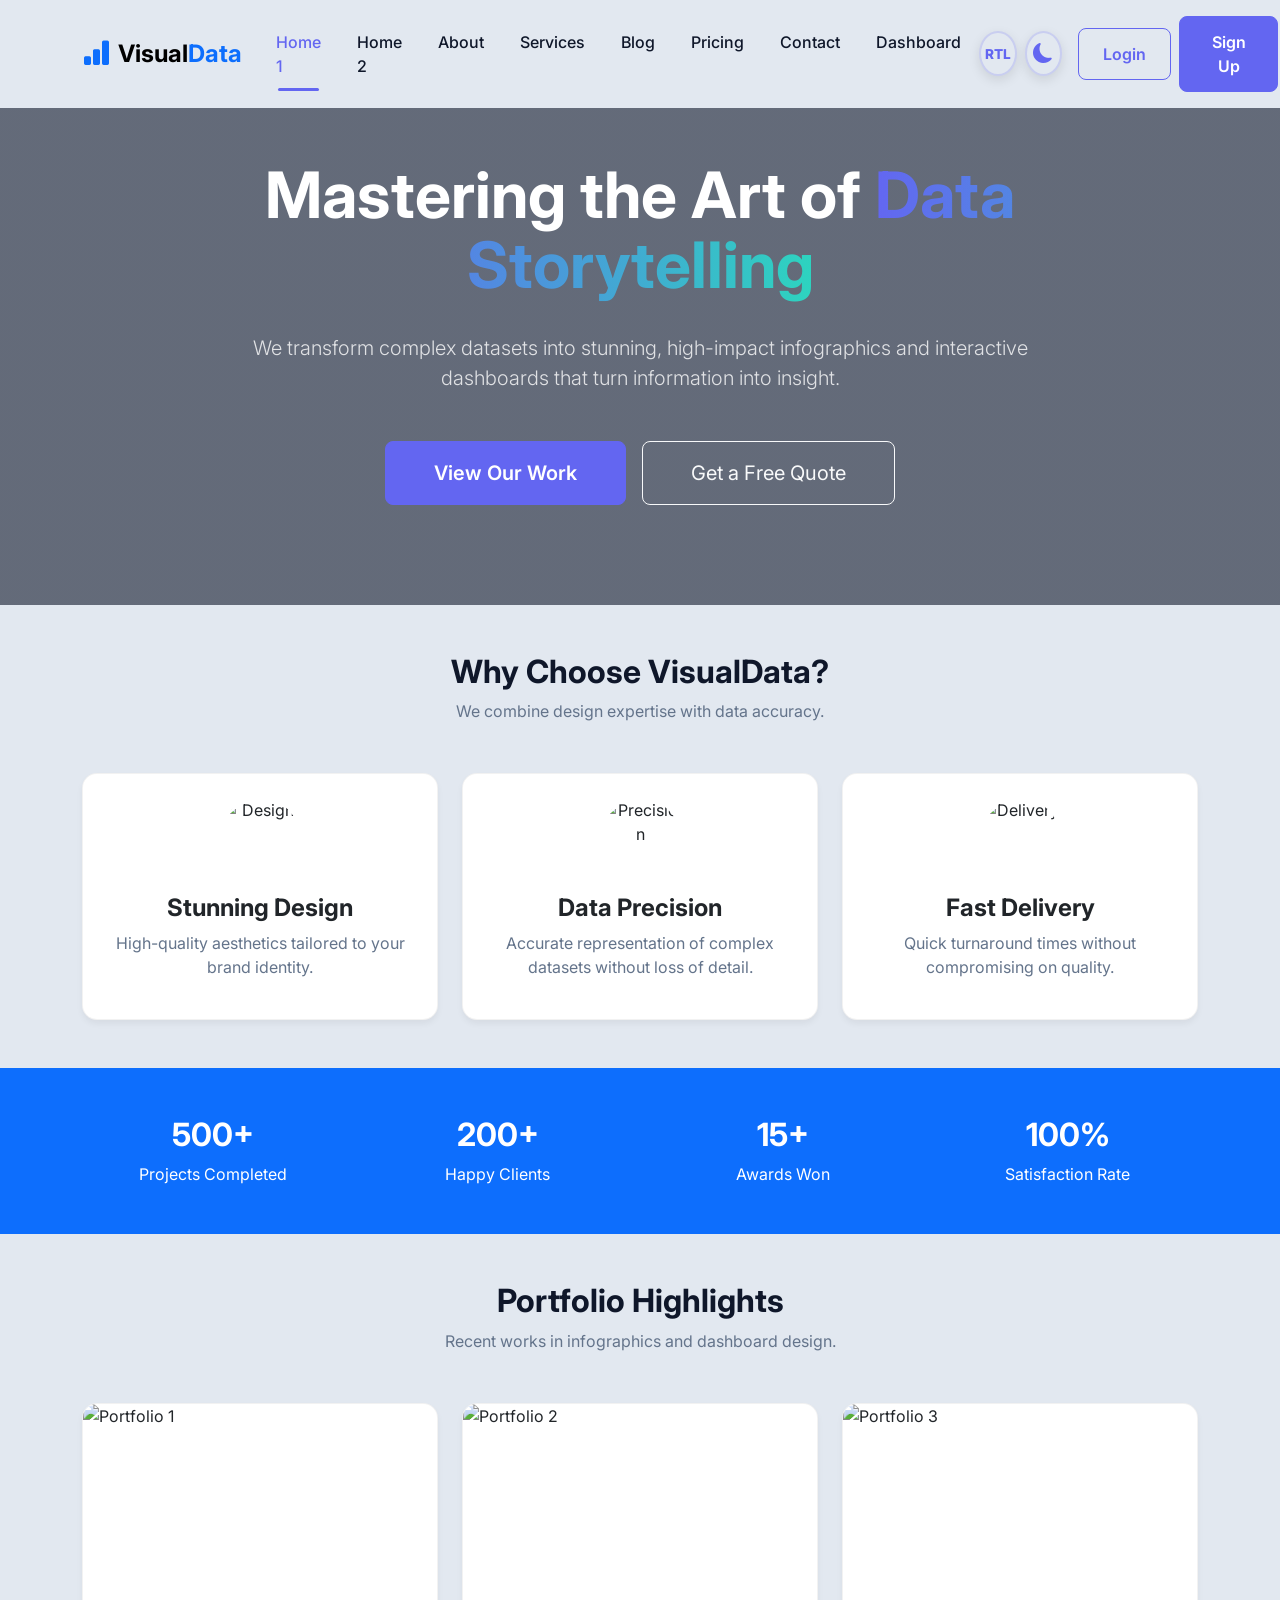
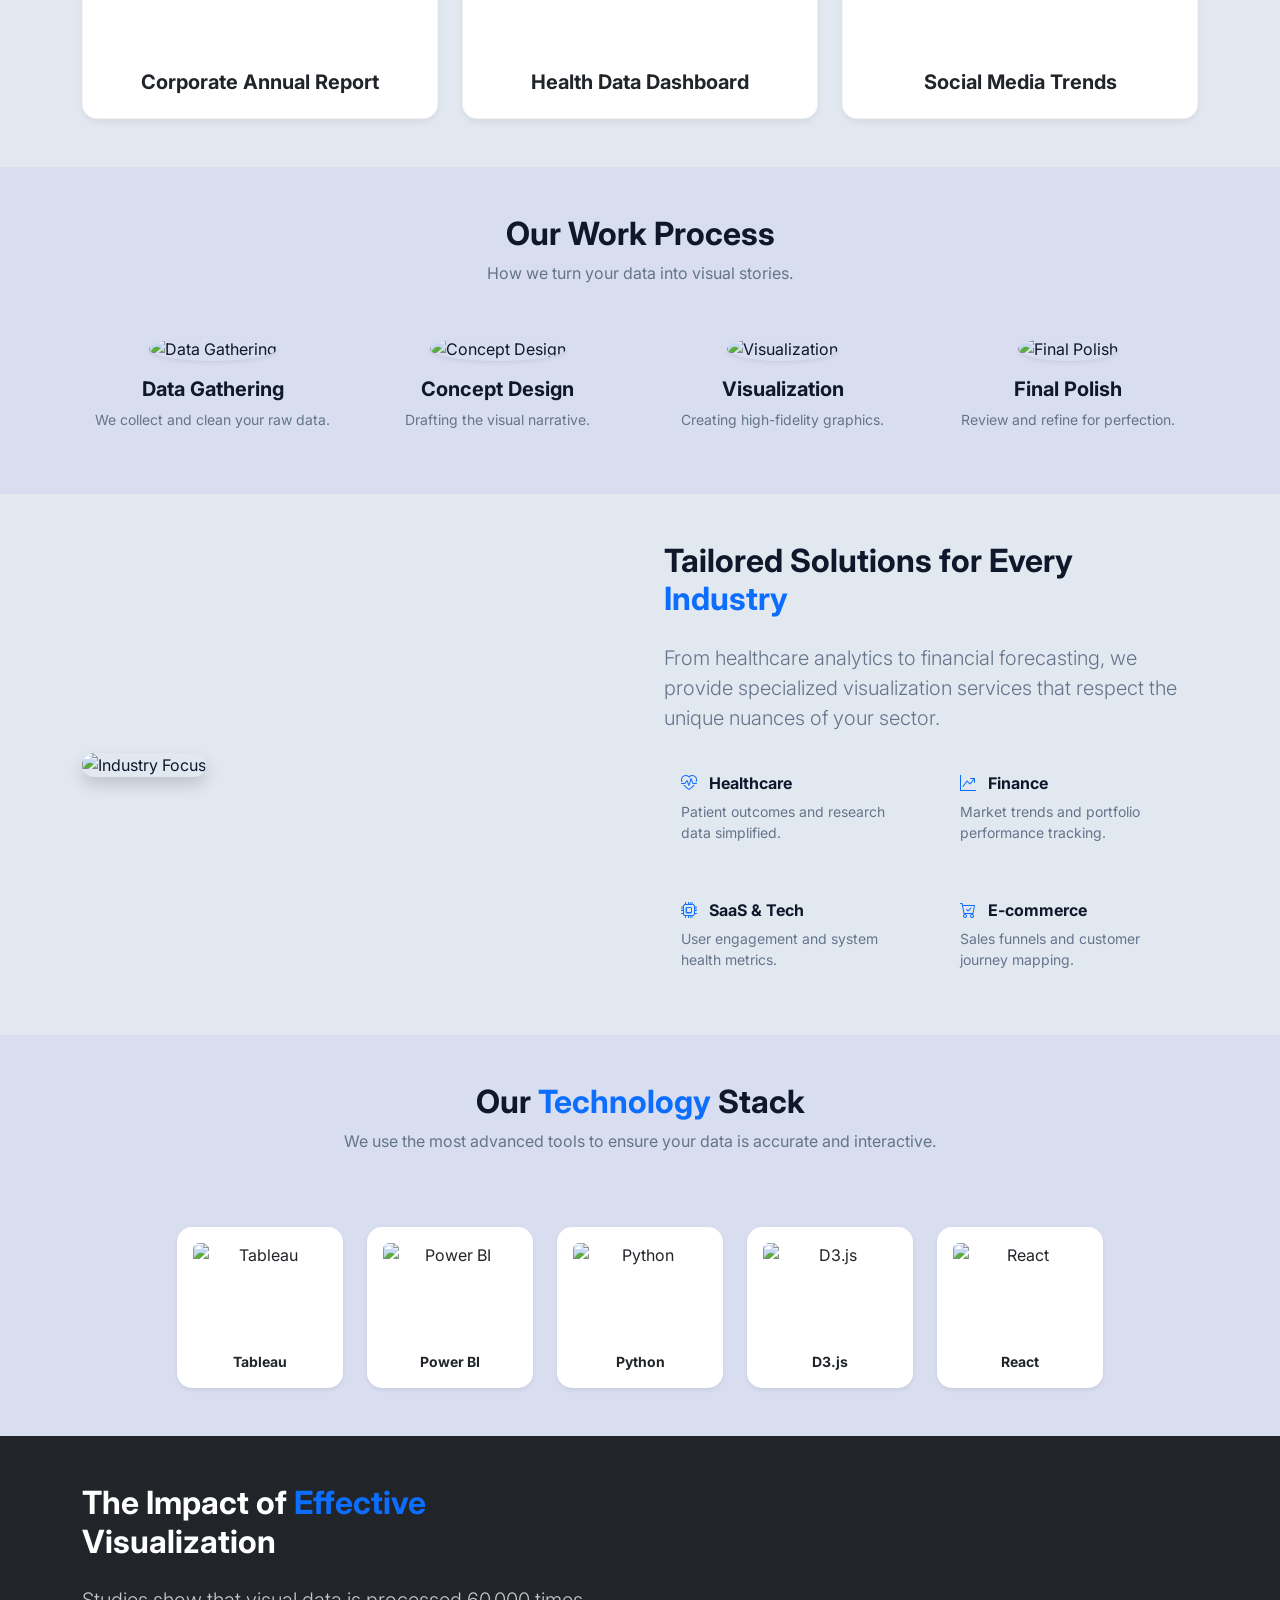
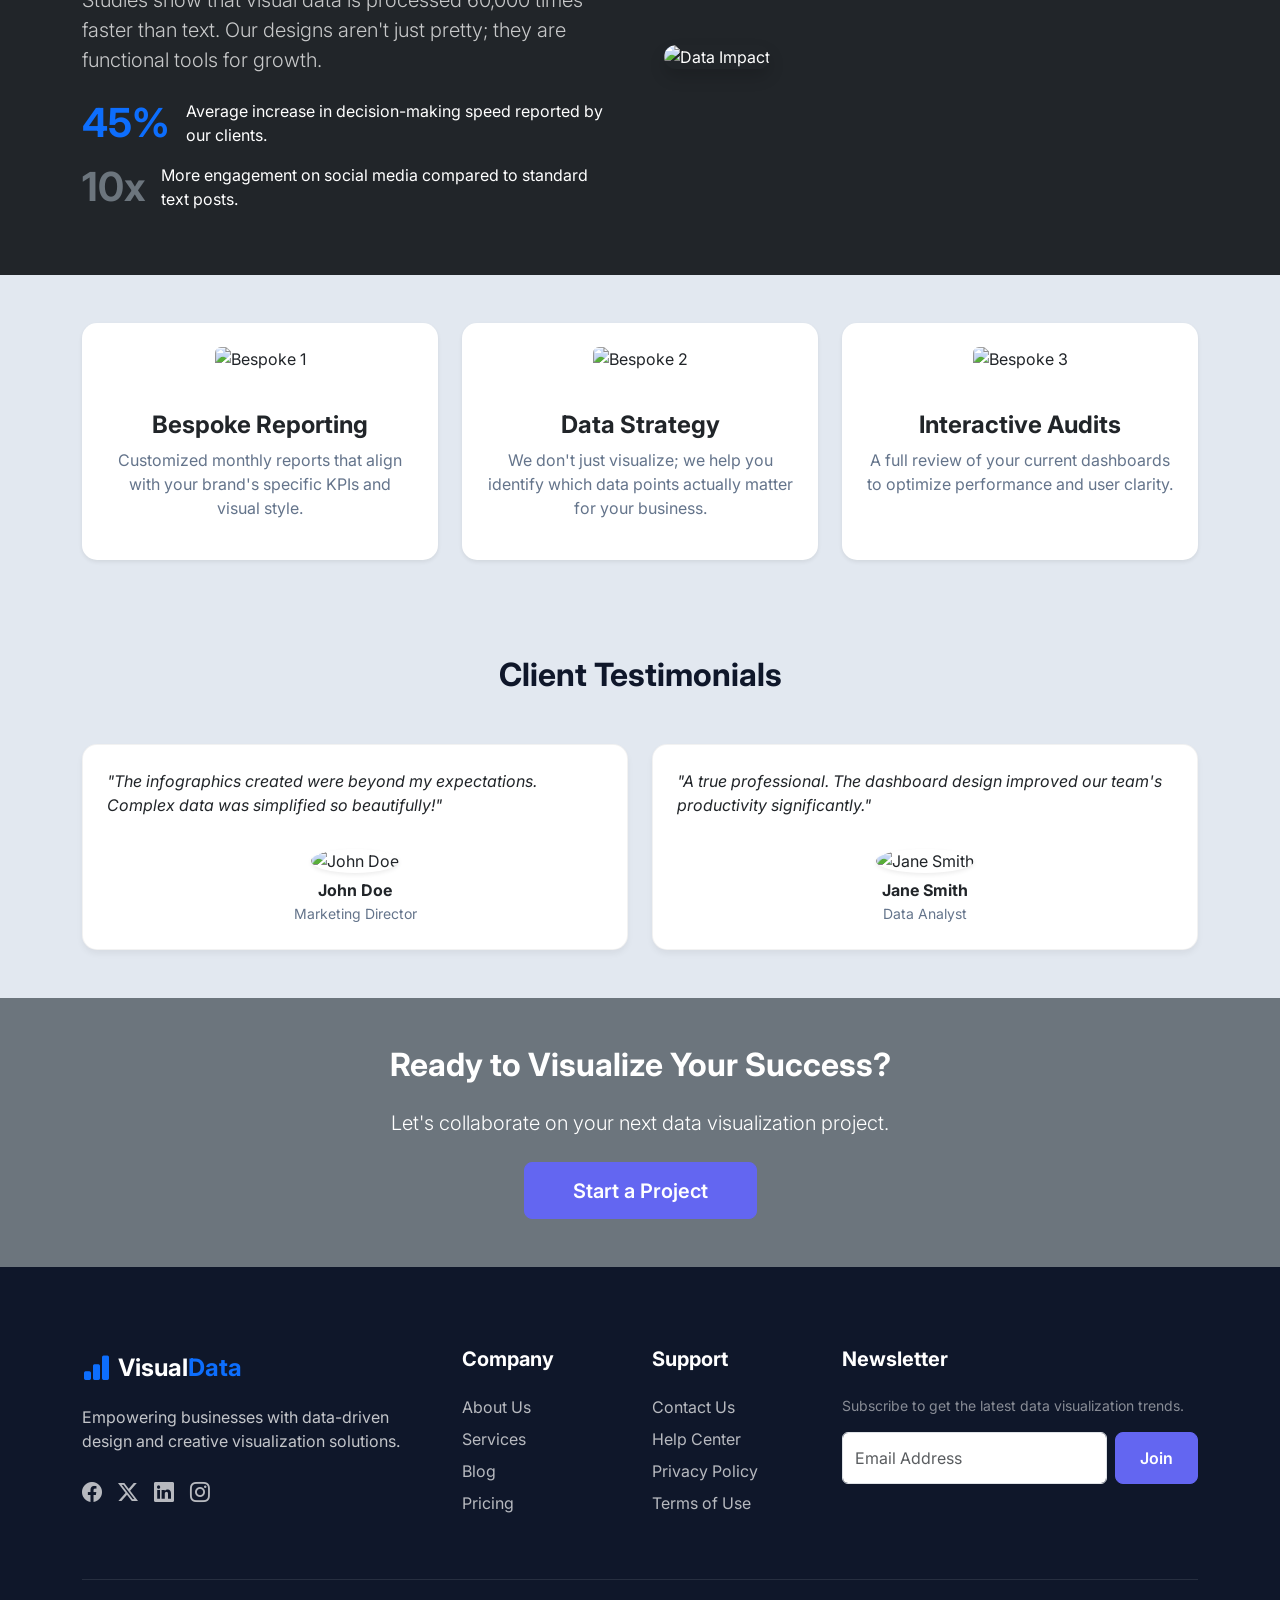
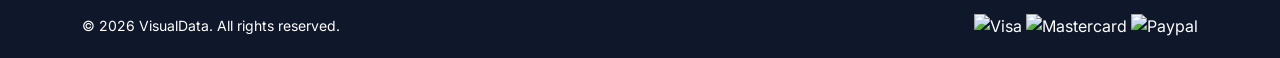
==== commit 65740dd7: "Final UI/UX refinements: improved dashboard contrast, synchronized mobile navigation across all page" ====
--- a/index.html
+++ b/index.html
@@ -14,12 +14,14 @@
     <link href="https://fonts.googleapis.com/css2?family=Inter:wght@400;500;600;700&display=swap" rel="stylesheet">
     <!-- Custom CSS -->
     <link rel="stylesheet" href="assets/css/style.css">
+    <!-- Favicon -->
+    <link rel="icon" type="image/png" href="assets/images/favicon.png">
 </head>
 <body>
 
     <!-- Header -->
     <header class="fixed-top">
-        <nav class="navbar navbar-expand-lg">
+        <nav class="navbar navbar-expand-xl">
             <div class="container">
                 <a class="navbar-brand d-flex align-items-center" href="index.html">
                     <i class="bi bi-bar-chart-fill text-primary fs-3 me-2"></i>
@@ -27,14 +29,14 @@
                 </a>
                 
                 <div class="d-flex align-items-center order-lg-3">
-                    <button class="me-2 d-none d-sm-flex" id="rtlToggle" title="Toggle RTL">
+                    <button class="me-2 d-none d-lg-flex" id="rtlToggle" title="Toggle RTL">
                         RTL
                     </button>
-                    <button class="me-3" id="themeToggle" title="Toggle Theme">
+                    <button class="me-3 d-none d-lg-flex" id="themeToggle" title="Toggle Theme">
                         <i class="bi bi-moon-fill fs-5"></i>
                     </button>
-                    <a href="login.html" class="btn btn-outline-primary d-none d-md-inline-block me-2">Login</a>
-                    <a href="register.html" class="btn btn-primary d-none d-md-inline-block">Sign Up</a>
+                    <a href="login.html" class="btn btn-outline-primary d-none d-xl-inline-block me-2">Login</a>
+                    <a href="register.html" class="btn btn-primary d-none d-xl-inline-block">Sign Up</a>
                     <button class="navbar-toggler ms-2" type="button" data-bs-toggle="offcanvas" data-bs-target="#mobileMenu">
                         <span class="navbar-toggler-icon"></span>
                     </button>
@@ -76,6 +78,15 @@
             <div class="mt-4 d-grid gap-2">
                 <a href="login.html" class="btn btn-outline-primary">Login</a>
                 <a href="register.html" class="btn btn-primary">Sign Up</a>
+                <hr class="my-4">
+                <div class="d-flex justify-content-center gap-3 mb-2">
+                    <button class="btn btn-outline-primary rounded-circle p-2" id="rtlToggleMobile" title="Toggle RTL" style="width: 45px; height: 45px;">
+                        RTL
+                    </button>
+                    <button class="btn btn-outline-primary rounded-circle p-2" id="themeToggleMobile" title="Toggle Theme" style="width: 45px; height: 45px;">
+                        <i class="bi bi-moon-fill"></i>
+                    </button>
+                </div>
             </div>
         </div>
     </div>
@@ -89,8 +100,8 @@
                         <h1 class="hero-title fw-bold">Mastering the Art of <span class="text-gradient">Data Storytelling</span></h1>
                         <p class="lead mb-5 px-md-5">We transform complex datasets into stunning, high-impact infographics and interactive dashboards that turn information into insight.</p>
                         <div class="d-flex gap-3 justify-content-center">
-                            <a href="services.html" class="btn btn-primary btn-lg px-5 py-3">View Our Work</a>
-                            <a href="contact.html" class="btn btn-outline-light btn-lg px-5 py-3">Get a Free Quote</a>
+                            <a href="services.html" class="btn btn-primary btn-lg px-lg-5 py-lg-3">View Our Work</a>
+                            <a href="contact.html" class="btn btn-outline-light btn-lg px-lg-5 py-lg-3">Get a Free Quote</a>
                         </div>
                     </div>
                 </div>
--- a/assets/css/style.css
+++ b/assets/css/style.css
@@ -2,16 +2,19 @@
     --primary-color: #6366f1;
     --primary-color-rgb: 99, 102, 241;
     --secondary-color: #2dd4bf;
-    --tertiary-color: #f8fafc;
-    --text-dark: #1e293b;
+    --tertiary-color: #e2e8f0; /* Darker grey background for better contrast */
+    --card-bg: #ffffff; /* Pure white cards */
+    --text-dark: #0f172a;
     --text-light: #f8fafc;
     --transition: all 0.3s ease;
-    --bg-sidebar: #1e293b;
+    --bg-sidebar: #020617; /* Always dark sidebar */
     --text-sidebar: rgba(255, 255, 255, 0.7);
+    --text-muted-light: #64748b; /* Much darker muted text for light mode */
 }
 
 [data-bs-theme="dark"] {
-    --tertiary-color: #0f172a;
+    --tertiary-color: #020617; /* Darker background */
+    --card-bg: #0f172a; /* Slightly lighter card bg */
     --text-dark: #f8fafc;
     --bg-sidebar: #020617;
 }
@@ -91,31 +94,66 @@
     margin: 0 10px;
 }
 
-.nav-link:hover {
+.nav-link:hover, .nav-link.active {
     color: var(--primary-color) !important;
 }
 
+@media (min-width: 992px) {
+    .navbar-nav .nav-link.active {
+        position: relative;
+    }
+
+    .navbar-nav .nav-link.active::after {
+        content: '';
+        position: absolute;
+        bottom: -5px;
+        left: 10px;
+        right: 10px;
+        height: 3px;
+        background: var(--primary-color);
+        border-radius: 10px;
+    }
+}
+
 #themeToggle, #rtlToggle {
-    width: 40px;
-    height: 40px;
+    width: 45px;
+    height: 45px;
     padding: 0;
     display: flex;
     align-items: center;
     justify-content: center;
     border-radius: 50%;
-    background: rgba(var(--primary-color-rgb), 0.1);
-    color: var(--text-dark);
-    border: 1px solid rgba(0,0,0,0.05);
-    transition: var(--transition);
-    font-size: 0.75rem;
-    font-weight: 700;
+    background: var(--tertiary-color);
+    color: var(--primary-color);
+    border: 2px solid rgba(var(--primary-color-rgb), 0.2);
+    transition: all 0.3s cubic-bezier(0.4, 0, 0.2, 1);
+    font-size: 0.85rem;
+    font-weight: 800;
     text-transform: uppercase;
+    box-shadow: 0 4px 12px rgba(0,0,0,0.1);
+    z-index: 1000;
 }
 
 #themeToggle:hover, #rtlToggle:hover {
     background: var(--primary-color);
     color: white !important;
-    transform: rotate(15deg);
+    transform: translateY(-3px) scale(1.05);
+    box-shadow: 0 8px 20px rgba(var(--primary-color-rgb), 0.3);
+    border-color: transparent;
+}
+
+[data-bs-theme="dark"] #themeToggle, 
+[data-bs-theme="dark"] #rtlToggle {
+    background: #1e293b;
+    color: #f8fafc;
+    border-color: rgba(255,255,255,0.15);
+    box-shadow: 0 4px 12px rgba(0,0,0,0.4);
+}
+
+[data-bs-theme="dark"] #themeToggle:hover, 
+[data-bs-theme="dark"] #rtlToggle:hover {
+    background: var(--primary-color);
+    color: white !important;
 }
 
 /* Hero Section */
@@ -183,8 +221,9 @@
     border: none;
     border-radius: 15px;
     transition: var(--transition);
-    background: var(--tertiary-color);
-    box-shadow: 0 5px 15px rgba(0,0,0,0.05);
+    background: var(--card-bg);
+    box-shadow: 0 4px 6px rgba(0,0,0,0.05);
+    border: 1px solid rgba(0,0,0,0.05);
     overflow: hidden;
 }
 
@@ -247,8 +286,24 @@
     border-color: var(--primary-color);
 }
 
+.text-muted {
+    color: var(--text-muted-light) !important;
+}
+
 [data-bs-theme="dark"] .text-muted {
     color: #94a3b8 !important;
+}
+
+.bg-body-tertiary {
+    background-color: rgba(var(--primary-color-rgb), 0.08) !important;
+}
+
+[data-bs-theme="dark"] .bg-body-tertiary {
+    background-color: rgba(255, 255, 255, 0.05) !important;
+}
+
+[data-bs-theme="dark"] .card {
+    border: 1px solid rgba(255,255,255,0.05);
 }
 
 [data-bs-theme="dark"] .industry-item {
@@ -347,44 +402,79 @@
 }
 
 /* Dashboard Styles */
-.sidebar {
-    height: 100vh;
-    width: 250px;
-    position: fixed;
-    top: 0;
-    left: 0;
-    background: var(--bg-sidebar);
-    color: white;
-    padding-top: 20px;
-    z-index: 1000;
-    border-right: 1px solid rgba(255,255,255,0.05);
-}
-
-.main-content {
-    margin-left: 250px;
-    padding: 30px;
+@media (min-width: 992px) {
+    .sidebar {
+        height: 100vh;
+        width: 250px;
+        position: fixed;
+        top: 0;
+        left: 0;
+        background-color: #020617 !important; /* Force dark background */
+        color: white !important;
+        padding-top: 20px;
+        z-index: 1000;
+        border-right: 1px solid rgba(255,255,255,0.05);
+        display: block !important;
+    }
+
+    .main-content {
+        margin-left: 250px;
+        padding: 30px;
+    }
+}
+
+@media (max-width: 991px) {
+    .sidebar.offcanvas-lg {
+        background-color: #020617 !important; /* Force dark background in offcanvas mode */
+        width: 280px;
+    }
+    
+    .main-content {
+        margin-left: 0;
+        padding: 20px;
+    }
+
+    .main-content header {
+        flex-direction: column;
+        align-items: flex-start !important;
+        gap: 1.5rem;
+    }
+
+    .main-content header > div:last-child {
+        width: 100%;
+        justify-content: flex-start;
+        flex-wrap: wrap;
+    }
 }
 
 .sidebar .nav-link {
     color: var(--text-sidebar) !important;
     padding: 12px 25px;
+    margin: 0 !important;
+}
+
+.sidebar .nav-link:hover {
+    color: white !important;
+    background: rgba(255, 255, 255, 0.05);
 }
 
 .sidebar .nav-link.active {
     background: var(--primary-color);
     color: white !important;
+    box-shadow: 0 4px 12px rgba(var(--primary-color-rgb), 0.3);
 }
 
 @media (max-width: 991px) {
     .hero-title {
         font-size: 2.5rem;
     }
-    .sidebar {
-        width: 0;
-        display: none;
-    }
-    .main-content {
-        margin-left: 0;
+    .hero-section .d-flex, .cta-section .d-flex {
+        flex-direction: column;
+        padding: 0 20px;
+    }
+    .hero-section .btn, .cta-section .btn {
+        width: 100%;
+        margin-bottom: 10px;
     }
 }
 
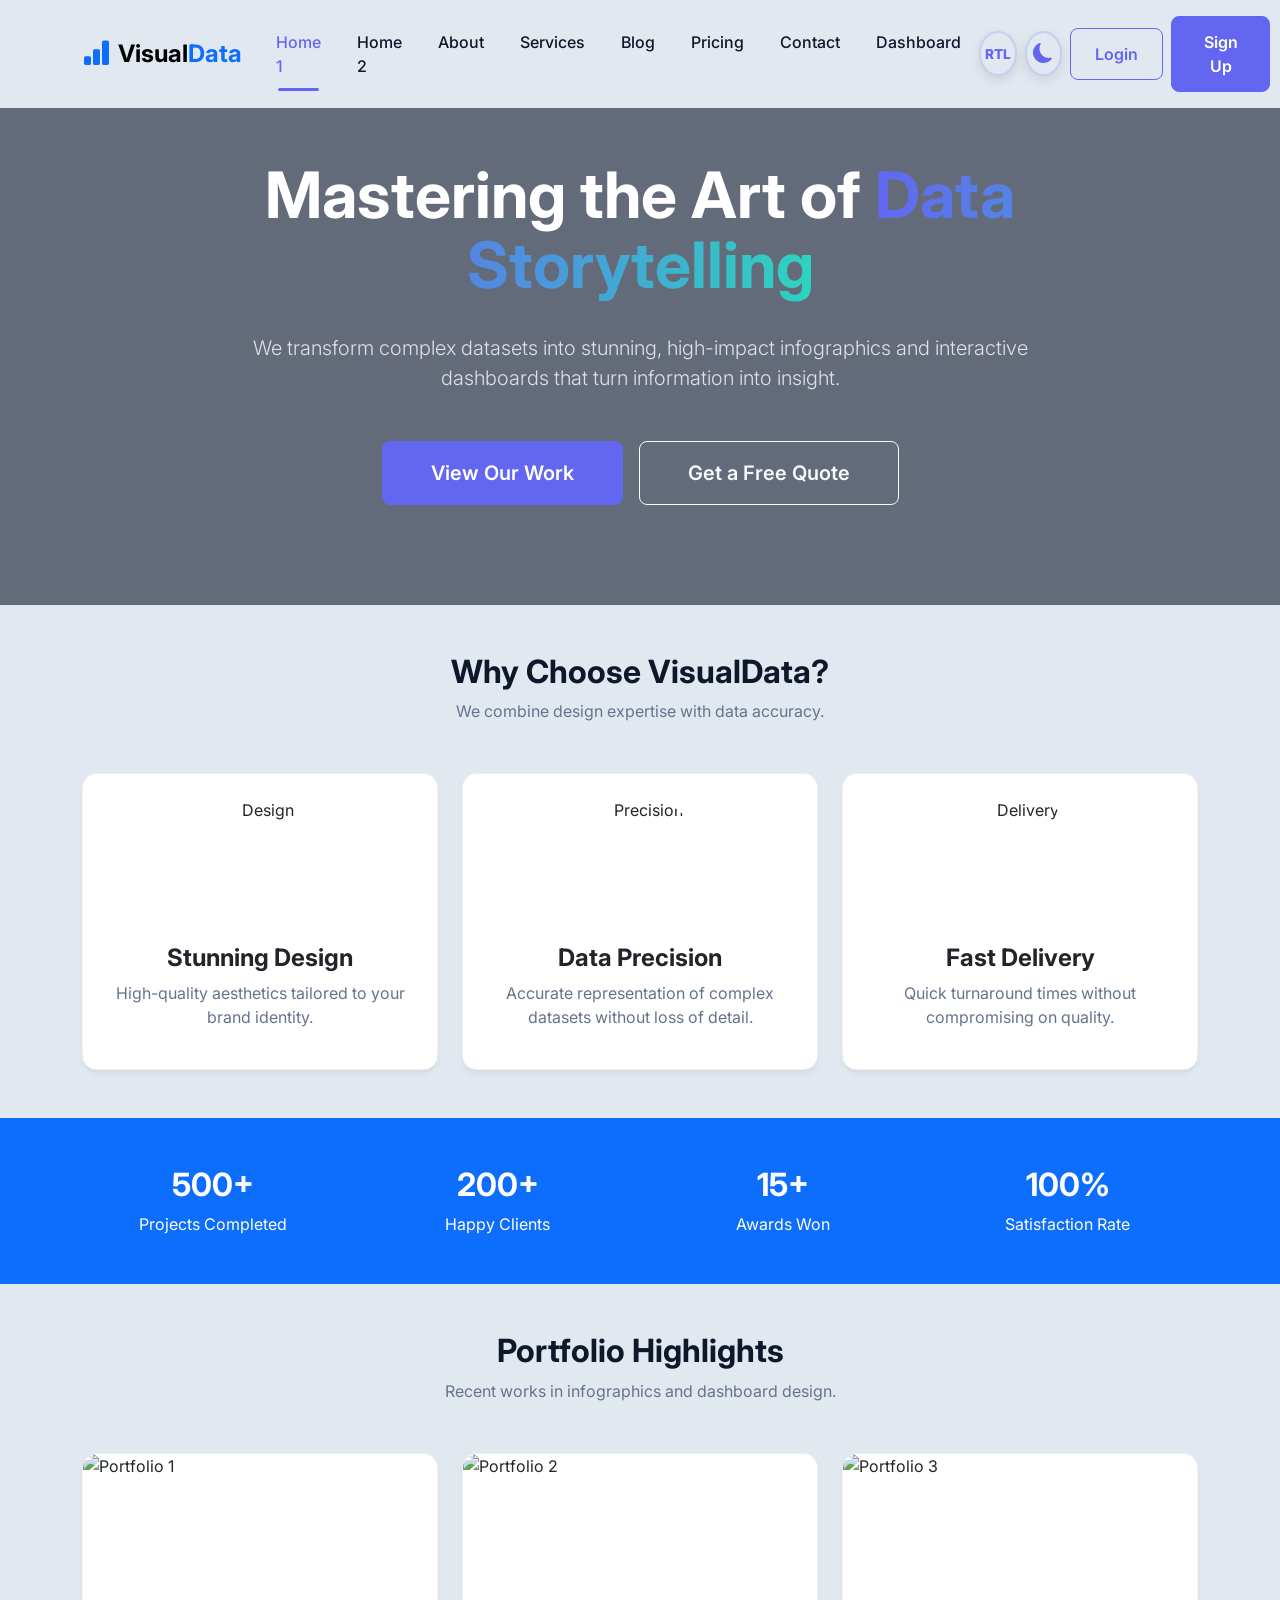
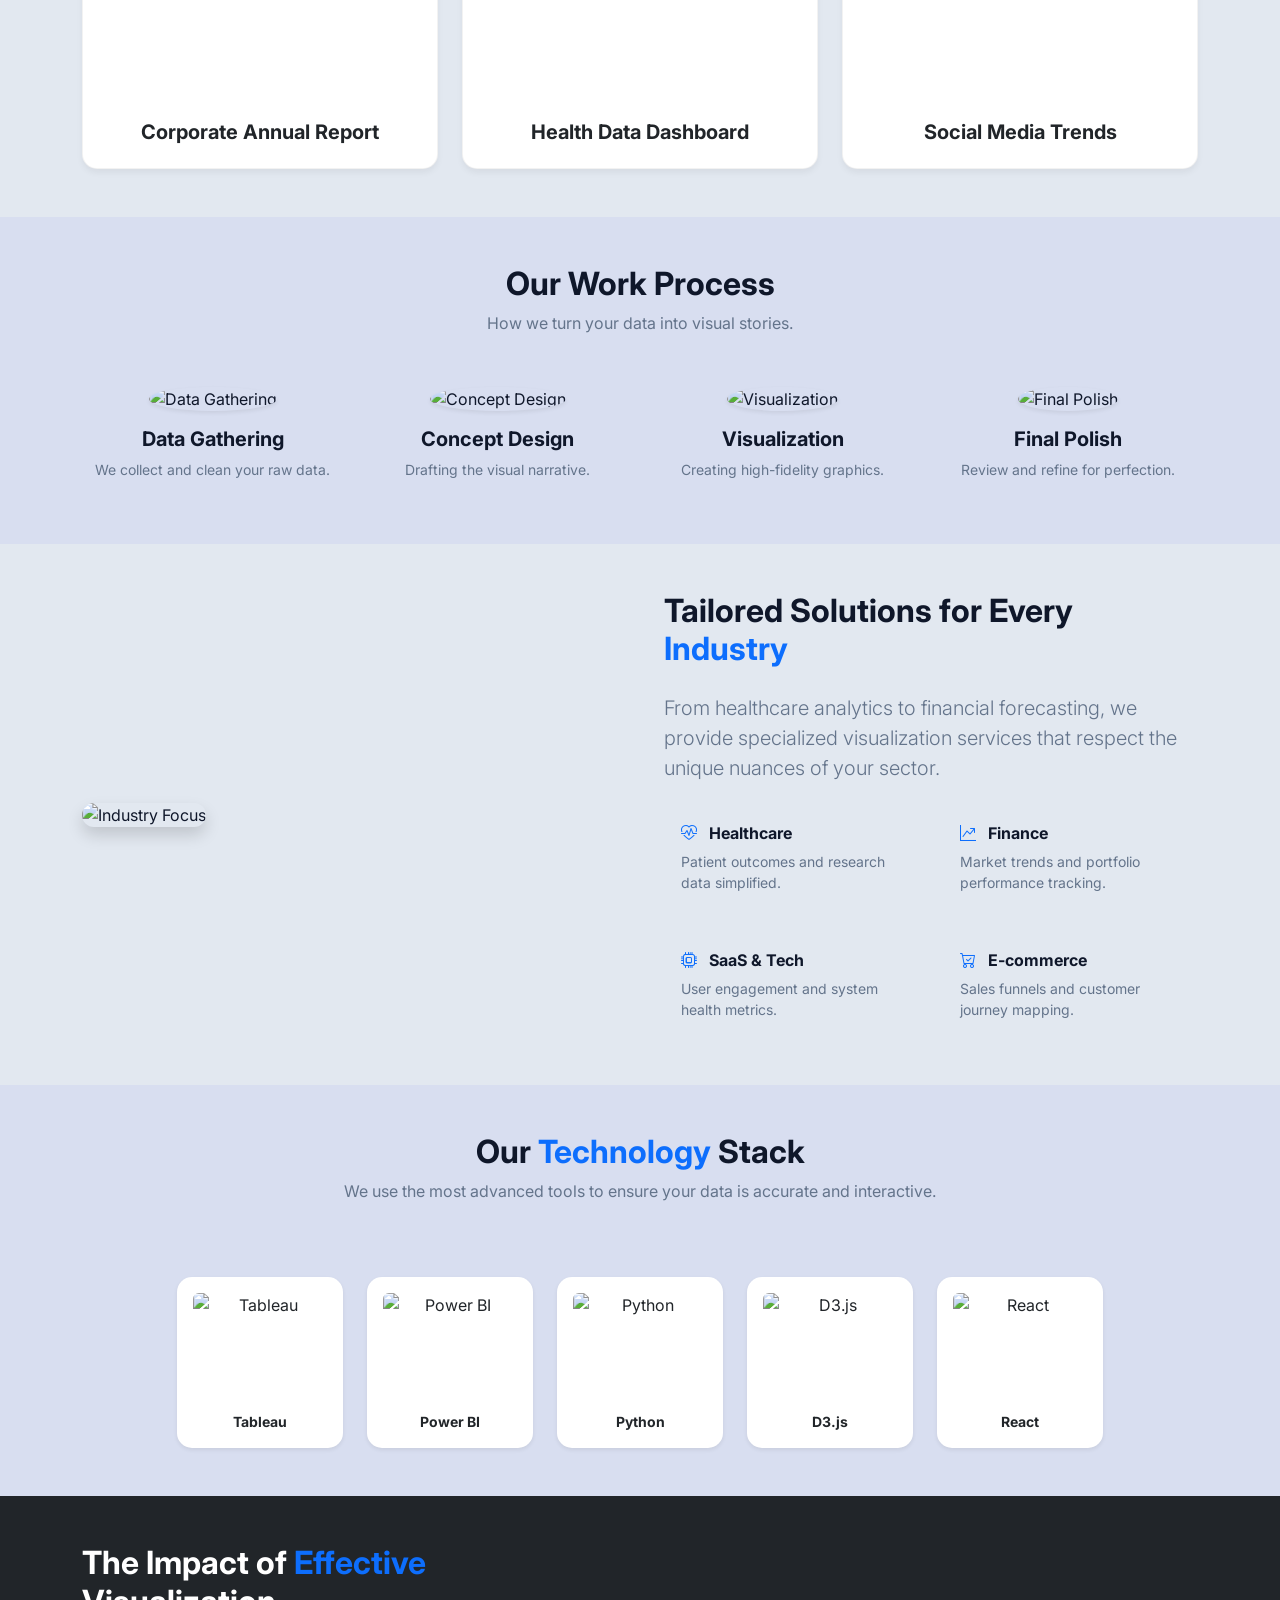
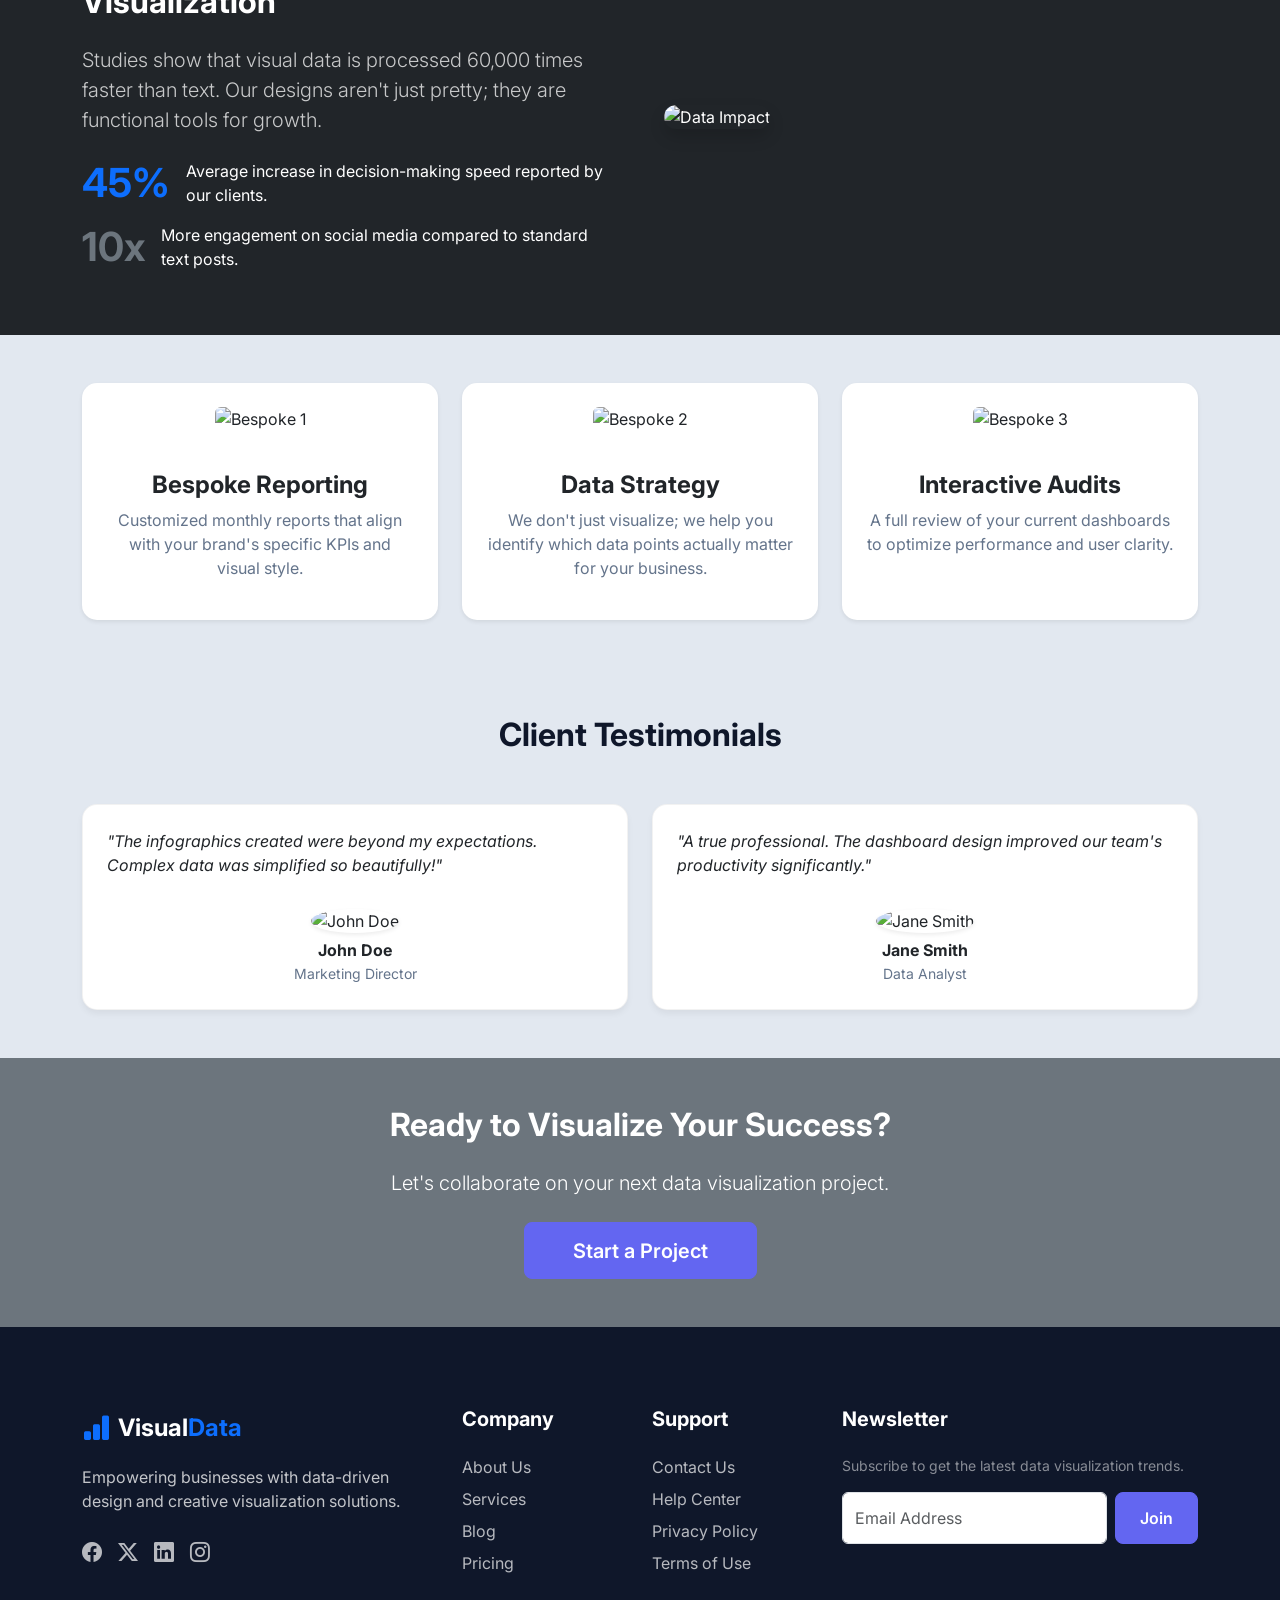
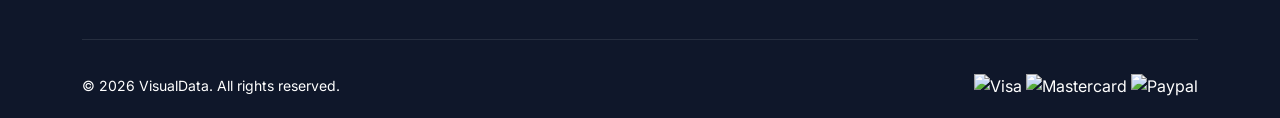
==== commit 9a77de43: "Fix dashboard mobile header alignment, group bell and profile actions near brand logo, and make bran" ====
--- a/index.html
+++ b/index.html
@@ -118,21 +118,21 @@
                 <div class="row g-4">
                     <div class="col-md-4">
                         <div class="card p-4 h-100 text-center">
-                            <img src="https://images.unsplash.com/photo-1561070791-2526d30994b5?auto=format&fit=crop&q=80&w=300" class="rounded-circle mb-3 mx-auto" width="80" height="80" style="object-fit: cover;" alt="Design">
+                            <img src="https://images.unsplash.com/photo-1561070791-2526d30994b5?auto=format&fit=crop&q=80&w=300" class="rounded-circle mb-3 mx-auto" style="width: 130px; height: 130px; object-fit: cover; flex-shrink: 0;" alt="Design">
                             <h4>Stunning Design</h4>
                             <p class="text-muted">High-quality aesthetics tailored to your brand identity.</p>
                         </div>
                     </div>
                     <div class="col-md-4">
                         <div class="card p-4 h-100 text-center">
-                            <img src="https://images.unsplash.com/photo-1543286386-713bdd548da4?auto=format&fit=crop&q=80&w=300" class="rounded-circle mb-3 mx-auto" width="80" height="80" style="object-fit: cover;" alt="Precision">
+                            <img src="https://images.unsplash.com/photo-1543286386-713bdd548da4?auto=format&fit=crop&q=80&w=300" class="rounded-circle mb-3 mx-auto" style="width: 130px; height: 130px; object-fit: cover; flex-shrink: 0;" alt="Precision">
                             <h4>Data Precision</h4>
                             <p class="text-muted">Accurate representation of complex datasets without loss of detail.</p>
                         </div>
                     </div>
                     <div class="col-md-4">
                         <div class="card p-4 h-100 text-center">
-                            <img src="https://images.unsplash.com/photo-1450101499163-c8848c66ca85?auto=format&fit=crop&q=80&w=300" class="rounded-circle mb-3 mx-auto" width="80" height="80" style="object-fit: cover;" alt="Delivery">
+                            <img src="https://images.unsplash.com/photo-1450101499163-c8848c66ca85?auto=format&fit=crop&q=80&w=300" class="rounded-circle mb-3 mx-auto" style="width: 130px; height: 130px; object-fit: cover; flex-shrink: 0;" alt="Delivery">
                             <h4>Fast Delivery</h4>
                             <p class="text-muted">Quick turnaround times without compromising on quality.</p>
                         </div>
@@ -175,7 +175,7 @@
                 <div class="row g-4">
                     <div class="col-md-6 col-lg-4">
                         <div class="card overflow-hidden">
-                            <img src="https://images.unsplash.com/photo-1460925895917-afdab827c52f?auto=format&fit=crop&q=80&w=500" class="card-img-top" alt="Portfolio 1" style="height: 250px; object-fit: cover;">
+                            <img src="https://images.unsplash.com/photo-1460925895917-afdab827c52f?auto=format&fit=crop&q=80&w=500" class="card-img-top" alt="Portfolio 1" style="width: 100%; height: 250px; object-fit: cover;">
                             <div class="card-body text-center">
                                 <h5>Corporate Annual Report</h5>
                             </div>
@@ -183,7 +183,7 @@
                     </div>
                     <div class="col-md-6 col-lg-4">
                         <div class="card overflow-hidden">
-                            <img src="https://images.unsplash.com/photo-1543286386-713bdd548da4?auto=format&fit=crop&q=80&w=500" class="card-img-top" alt="Portfolio 2" style="height: 250px; object-fit: cover;">
+                            <img src="https://images.unsplash.com/photo-1543286386-713bdd548da4?auto=format&fit=crop&q=80&w=500" class="card-img-top" alt="Portfolio 2" style="width: 100%; height: 250px; object-fit: cover;">
                             <div class="card-body text-center">
                                 <h5>Health Data Dashboard</h5>
                             </div>
@@ -191,7 +191,7 @@
                     </div>
                     <div class="col-md-6 col-lg-4">
                         <div class="card overflow-hidden">
-                            <img src="https://images.unsplash.com/photo-1542744173-8e7e53415bb0?auto=format&fit=crop&q=80&w=500" class="card-img-top" alt="Portfolio 3" style="height: 250px; object-fit: cover;">
+                            <img src="https://images.unsplash.com/photo-1542744173-8e7e53415bb0?auto=format&fit=crop&q=80&w=500" class="card-img-top" alt="Portfolio 3" style="width: 100%; height: 250px; object-fit: cover;">
                             <div class="card-body text-center">
                                 <h5>Social Media Trends</h5>
                             </div>
@@ -211,28 +211,28 @@
                 <div class="row g-4">
                     <div class="col-md-3 text-center">
                         <div class="mb-3">
-                            <img src="https://images.unsplash.com/photo-1551434678-e076c223a692?auto=format&fit=crop&q=80&w=300" class="rounded-circle shadow-sm" style="width: 80px; height: 80px; object-fit: cover;" alt="Data Gathering">
+                            <img src="https://images.unsplash.com/photo-1551434678-e076c223a692?auto=format&fit=crop&q=80&w=300" class="rounded-circle shadow-sm" style="width: 130px; height: 130px; object-fit: cover; flex-shrink: 0;" alt="Data Gathering">
                         </div>
                         <h5>Data Gathering</h5>
                         <p class="small text-muted">We collect and clean your raw data.</p>
                     </div>
                     <div class="col-md-3 text-center">
                         <div class="mb-3">
-                            <img src="https://images.unsplash.com/photo-1434030216411-0b793f4b4173?auto=format&fit=crop&q=80&w=300" class="rounded-circle shadow-sm" style="width: 80px; height: 80px; object-fit: cover;" alt="Concept Design">
+                            <img src="https://images.unsplash.com/photo-1434030216411-0b793f4b4173?auto=format&fit=crop&q=80&w=300" class="rounded-circle shadow-sm" style="width: 130px; height: 130px; object-fit: cover; flex-shrink: 0;" alt="Concept Design">
                         </div>
                         <h5>Concept Design</h5>
                         <p class="small text-muted">Drafting the visual narrative.</p>
                     </div>
                     <div class="col-md-3 text-center">
                         <div class="mb-3">
-                            <img src="https://images.unsplash.com/photo-1543286386-713bdd548da4?auto=format&fit=crop&q=80&w=300" class="rounded-circle shadow-sm" style="width: 80px; height: 80px; object-fit: cover;" alt="Visualization">
+                            <img src="https://images.unsplash.com/photo-1543286386-713bdd548da4?auto=format&fit=crop&q=80&w=300" class="rounded-circle shadow-sm" style="width: 130px; height: 130px; object-fit: cover; flex-shrink: 0;" alt="Visualization">
                         </div>
                         <h5>Visualization</h5>
                         <p class="small text-muted">Creating high-fidelity graphics.</p>
                     </div>
                     <div class="col-md-3 text-center">
                         <div class="mb-3">
-                            <img src="https://images.unsplash.com/photo-1460925895917-afdab827c52f?auto=format&fit=crop&q=80&w=300" class="rounded-circle shadow-sm" style="width: 80px; height: 80px; object-fit: cover;" alt="Final Polish">
+                            <img src="https://images.unsplash.com/photo-1460925895917-afdab827c52f?auto=format&fit=crop&q=80&w=300" class="rounded-circle shadow-sm" style="width: 130px; height: 130px; object-fit: cover; flex-shrink: 0;" alt="Final Polish">
                         </div>
                         <h5>Final Polish</h5>
                         <p class="small text-muted">Review and refine for perfection.</p>
@@ -292,31 +292,31 @@
                 <div class="row g-4 justify-content-center mt-4">
                     <div class="col-6 col-md-3 col-lg-2">
                         <div class="card h-100 p-3 border-0 shadow-sm">
-                            <img src="https://images.unsplash.com/photo-1512486130939-2c4f79935e4f?auto=format&fit=crop&q=80&w=150" class="card-img-top rounded mb-2" alt="Tableau" style="height: 100px; object-fit: contain;">
+                            <img src="https://images.unsplash.com/photo-1512486130939-2c4f79935e4f?auto=format&fit=crop&q=80&w=150" class="card-img-top rounded mb-2" alt="Tableau" style="width: 100%; height: 110px; object-fit: cover;">
                             <p class="small fw-bold mb-0">Tableau</p>
                         </div>
                     </div>
                     <div class="col-6 col-md-3 col-lg-2">
                         <div class="card h-100 p-3 border-0 shadow-sm">
-                            <img src="https://images.unsplash.com/photo-1526628953301-3e589a6a8b74?auto=format&fit=crop&q=80&w=150" class="card-img-top rounded mb-2" alt="Power BI" style="height: 100px; object-fit: contain;">
+                            <img src="https://images.unsplash.com/photo-1526628953301-3e589a6a8b74?auto=format&fit=crop&q=80&w=150" class="card-img-top rounded mb-2" alt="Power BI" style="width: 100%; height: 110px; object-fit: cover;">
                             <p class="small fw-bold mb-0">Power BI</p>
                         </div>
                     </div>
                     <div class="col-6 col-md-3 col-lg-2">
                         <div class="card h-100 p-3 border-0 shadow-sm">
-                            <img src="https://images.unsplash.com/photo-1515879218367-8466d910aaa4?auto=format&fit=crop&q=80&w=150" class="card-img-top rounded mb-2" alt="Python" style="height: 100px; object-fit: contain;">
+                            <img src="https://images.unsplash.com/photo-1515879218367-8466d910aaa4?auto=format&fit=crop&q=80&w=150" class="card-img-top rounded mb-2" alt="Python" style="width: 100%; height: 110px; object-fit: cover;">
                             <p class="small fw-bold mb-0">Python</p>
                         </div>
                     </div>
                     <div class="col-6 col-md-3 col-lg-2">
                         <div class="card h-100 p-3 border-0 shadow-sm">
-                            <img src="https://images.unsplash.com/photo-1551033406-611cf9a28f67?auto=format&fit=crop&q=80&w=150" class="card-img-top rounded mb-2" alt="D3.js" style="height: 100px; object-fit: contain;">
+                            <img src="https://images.unsplash.com/photo-1551033406-611cf9a28f67?auto=format&fit=crop&q=80&w=150" class="card-img-top rounded mb-2" alt="D3.js" style="width: 100%; height: 110px; object-fit: cover;">
                             <p class="small fw-bold mb-0">D3.js</p>
                         </div>
                     </div>
                     <div class="col-6 col-md-3 col-lg-2">
                         <div class="card h-100 p-3 border-0 shadow-sm">
-                            <img src="https://images.unsplash.com/photo-1633356122544-f134324a6cee?auto=format&fit=crop&q=80&w=150" class="card-img-top rounded mb-2" alt="React" style="height: 100px; object-fit: contain;">
+                            <img src="https://images.unsplash.com/photo-1633356122544-f134324a6cee?auto=format&fit=crop&q=80&w=150" class="card-img-top rounded mb-2" alt="React" style="width: 100%; height: 110px; object-fit: cover;">
                             <p class="small fw-bold mb-0">React</p>
                         </div>
                     </div>
@@ -354,7 +354,7 @@
                     <div class="col-md-4">
                         <div class="card h-100 p-4 border-0 shadow-sm text-center">
                             <div class="mb-4">
-                                <img src="https://images.unsplash.com/photo-1543286386-713bdd548da4?auto=format&fit=crop&q=80&w=400" class="img-fluid rounded mb-3" alt="Bespoke 1" style="height: 200px; object-fit: cover;">
+                                <img src="https://images.unsplash.com/photo-1543286386-713bdd548da4?auto=format&fit=crop&q=80&w=400" class="img-fluid rounded mb-3" alt="Bespoke 1" style="width: 100%; height: 200px; object-fit: cover;">
                             </div>
                             <h4 class="fw-bold">Bespoke Reporting</h4>
                             <p class="text-muted">Customized monthly reports that align with your brand's specific KPIs and visual style.</p>
@@ -363,7 +363,7 @@
                     <div class="col-md-4">
                         <div class="card h-100 p-4 border-0 shadow-sm text-center">
                             <div class="mb-4">
-                                <img src="https://images.unsplash.com/photo-1551033406-611cf9a28f67?auto=format&fit=crop&q=80&w=400" class="img-fluid rounded mb-3" alt="Bespoke 2" style="height: 200px; object-fit: cover;">
+                                <img src="https://images.unsplash.com/photo-1551033406-611cf9a28f67?auto=format&fit=crop&q=80&w=400" class="img-fluid rounded mb-3" alt="Bespoke 2" style="width: 100%; height: 200px; object-fit: cover;">
                             </div>
                             <h4 class="fw-bold">Data Strategy</h4>
                             <p class="text-muted">We don't just visualize; we help you identify which data points actually matter for your business.</p>
@@ -372,7 +372,7 @@
                     <div class="col-md-4">
                         <div class="card h-100 p-4 border-0 shadow-sm text-center">
                             <div class="mb-4">
-                                <img src="https://images.unsplash.com/photo-1552664730-d307ca884978?auto=format&fit=crop&q=80&w=400" class="img-fluid rounded mb-3" alt="Bespoke 3" style="height: 200px; object-fit: cover;">
+                                <img src="https://images.unsplash.com/photo-1552664730-d307ca884978?auto=format&fit=crop&q=80&w=400" class="img-fluid rounded mb-3" alt="Bespoke 3" style="width: 100%; height: 200px; object-fit: cover;">
                             </div>
                             <h4 class="fw-bold">Interactive Audits</h4>
                             <p class="text-muted">A full review of your current dashboards to optimize performance and user clarity.</p>
--- a/assets/css/style.css
+++ b/assets/css/style.css
@@ -60,10 +60,21 @@
     color: white;
 }
 
+.btn-outline-light {
+    padding: 0.8rem 1.5rem;
+    border-radius: 8px;
+    font-weight: 600;
+    transition: var(--transition);
+}
+
+.btn-outline-light:hover {
+    transform: translateY(-2px);
+}
+
 .btn-secondary {
     background-color: var(--secondary-color);
     border-color: var(--secondary-color);
-    color: var(--text-dark);
+    color: #0f172a;
     padding: 0.8rem 1.5rem;
     border-radius: 8px;
     font-weight: 600;
@@ -86,6 +97,14 @@
 
 .navbar.scrolled {
     box-shadow: 0 10px 30px rgba(0,0,0,0.1);
+}
+
+.navbar .order-lg-3 {
+    gap: 0.5rem;
+}
+
+.navbar .order-lg-3 > * {
+    margin: 0 !important;
 }
 
 .nav-link {
@@ -434,16 +453,37 @@
         padding: 20px;
     }
 
-    .main-content header {
-        flex-direction: column;
-        align-items: flex-start !important;
-        gap: 1.5rem;
-    }
-
-    .main-content header > div:last-child {
+    .dashboard-header {
+        flex-wrap: wrap;
+        align-items: center !important;
+        gap: 1rem;
+    }
+
+    .brand-name-header {
+        color: var(--text-dark);
+        font-weight: 700;
+    }
+
+    .no-caret::after {
+        display: none !important;
+    }
+
+    .dashboard-brand-toggle {
+        order: 1;
+        width: auto;
+    }
+
+    .dashboard-actions {
+        order: 2;
+        width: auto;
+    }
+
+    .dashboard-welcome {
+        order: 3;
         width: 100%;
-        justify-content: flex-start;
-        flex-wrap: wrap;
+        margin-top: 0.5rem;
+        padding-top: 1.25rem;
+        border-top: 1px solid rgba(var(--primary-color-rgb), 0.15);
     }
 }
 
